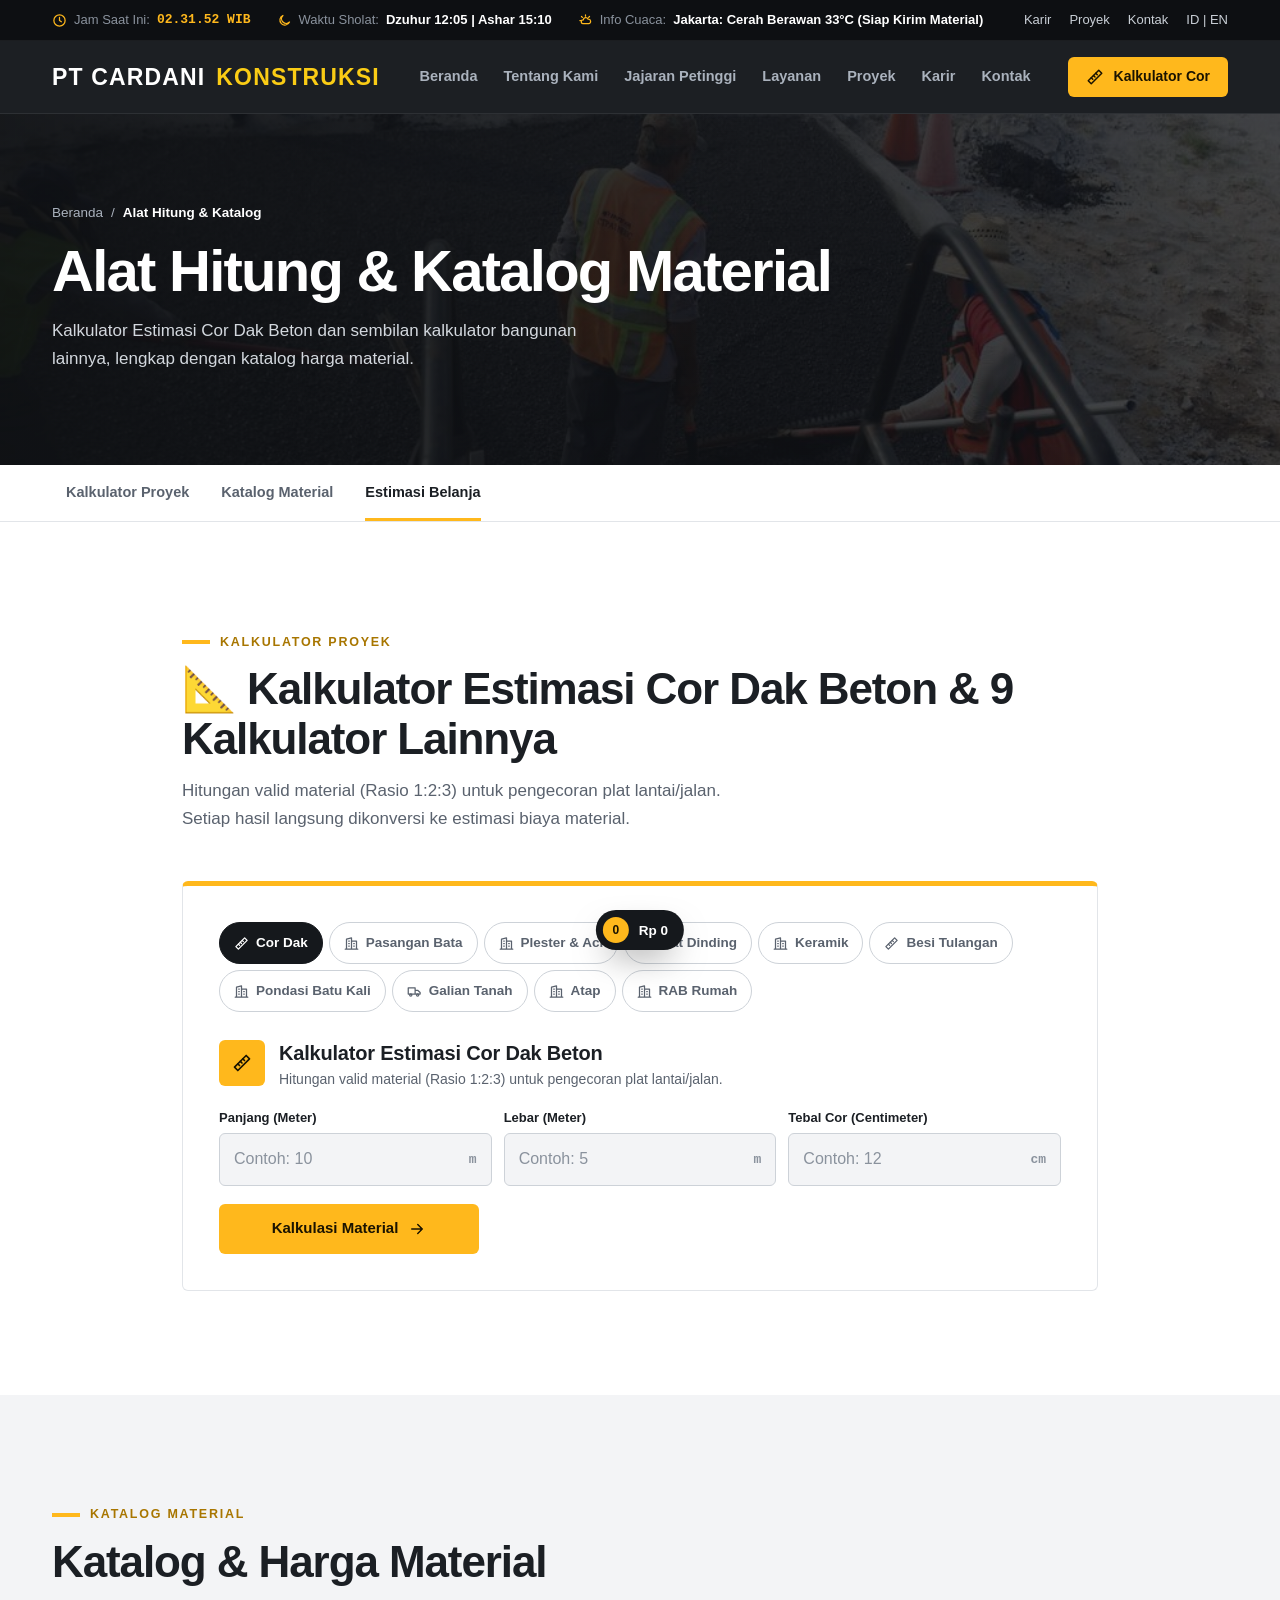
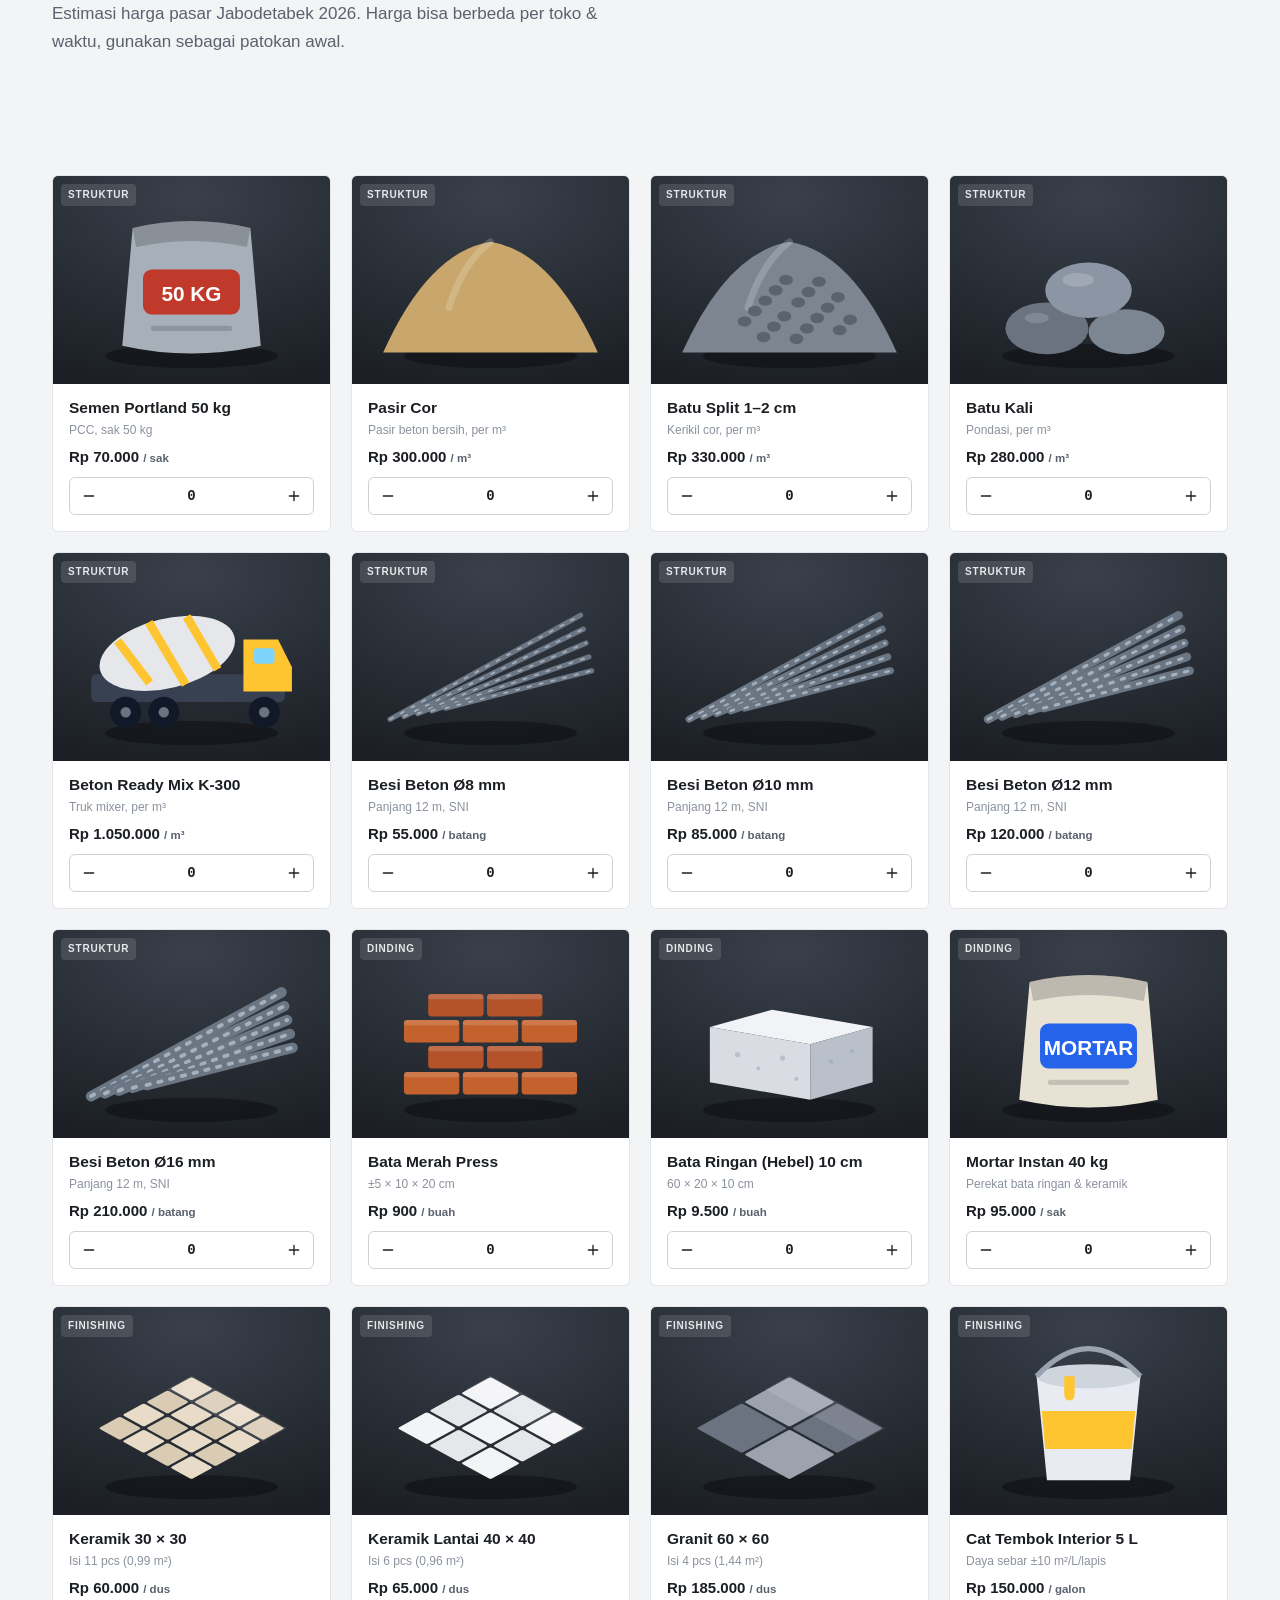
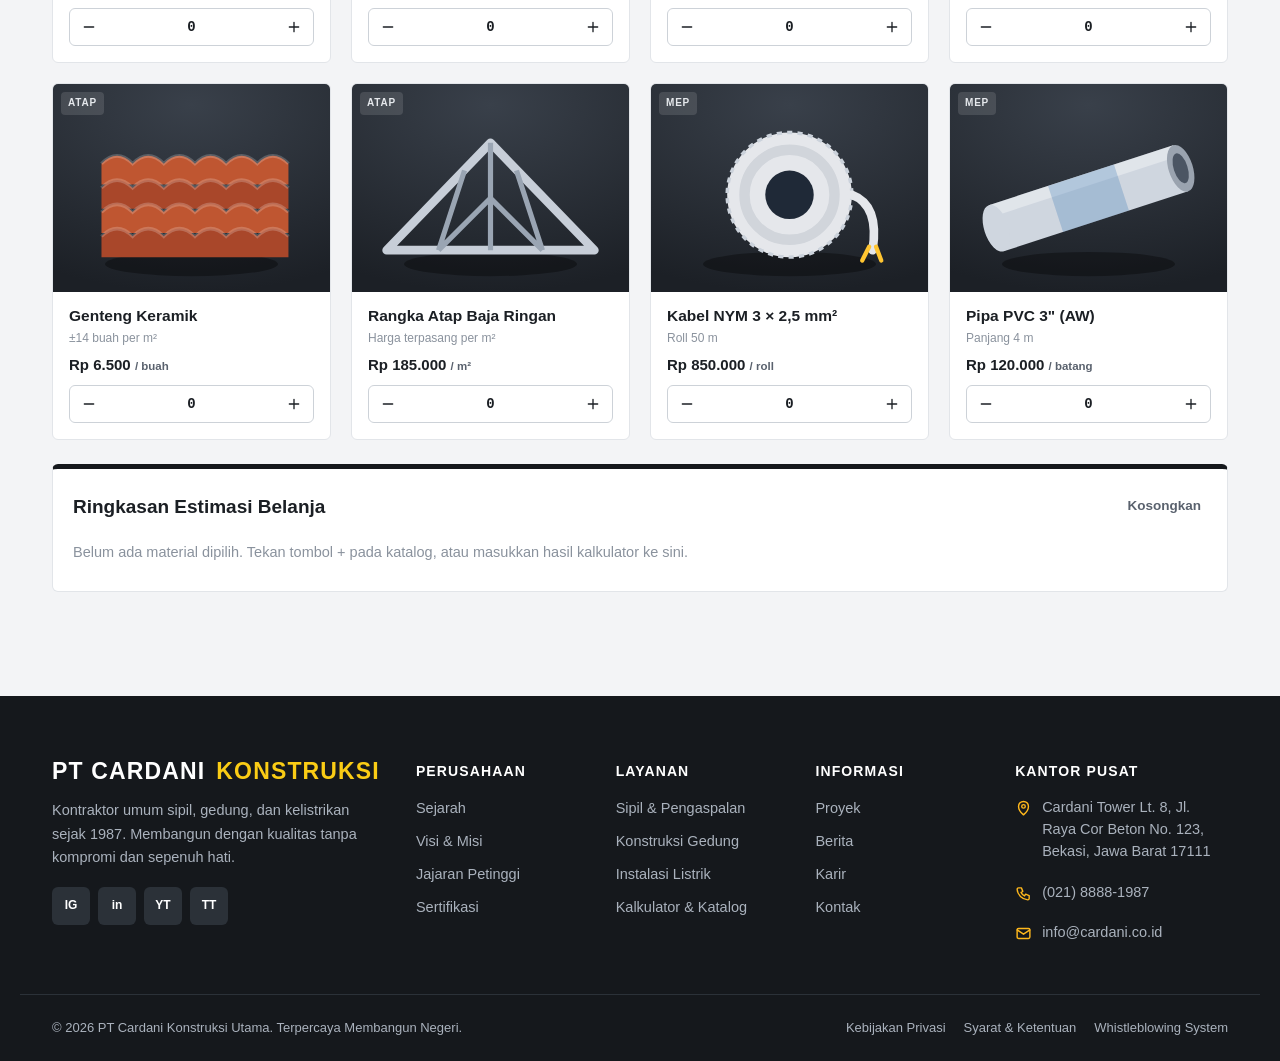
==== alat.html @ 4c5c6a6e "Situs korporat konstruksi multi-halaman + simulasi Cardani Tower - Gaya korporat konstruksi: putih, " ====
<!DOCTYPE html>
<html lang="id">
<head>
    <meta charset="UTF-8">
    <meta name="viewport" content="width=device-width, initial-scale=1.0, viewport-fit=cover">
    <title>Alat Hitung &amp; Katalog — PT Cardani Konstruksi Utama</title>
    <meta name="description" content="10 kalkulator bangunan (cor dak beton, bata, plester, cat, keramik, besi, pondasi, galian, atap, RAB) dan katalog harga material.">
    <meta name="theme-color" content="#15181c">
    <link rel="icon" type="image/png" href="favicon.png">
    
    <link rel="stylesheet" href="style.css">
    <script>document.documentElement.classList.add('js')</script>
</head>
<body data-page="Alat Hitung &amp; Katalog">
<svg width="0" height="0" style="position:absolute" aria-hidden="true"><symbol id="i-clock" viewBox="0 0 24 24"><circle cx="12" cy="12" r="9"/><path d="M12 7v5l3 2"/></symbol><symbol id="i-cloud" viewBox="0 0 24 24"><path d="M12 3v2M5.6 5.6l1.4 1.4M3 12h2M17 7l1.4-1.4"/><path d="M8.5 11a4 4 0 0 1 7.6-1.2A3.5 3.5 0 1 1 17 17H8a3 3 0 0 1 .5-6z"/></symbol><symbol id="i-moon" viewBox="0 0 24 24"><path d="M20 14.5A8 8 0 1 1 9.5 4a6.5 6.5 0 0 0 10.5 10.5z"/></symbol><symbol id="i-check" viewBox="0 0 24 24"><path d="M5 12.5l4.5 4.5L19 7.5"/></symbol><symbol id="i-arrow" viewBox="0 0 24 24"><path d="M5 12h14M13 6l6 6-6 6"/></symbol><symbol id="i-chev" viewBox="0 0 24 24"><path d="M9 6l6 6-6 6"/></symbol><symbol id="i-ruler" viewBox="0 0 24 24"><path d="M3 17L17 3l4 4L7 21z"/><path d="M7 13l2 2M10 10l2 2M13 7l2 2"/></symbol><symbol id="i-truck" viewBox="0 0 24 24"><path d="M2 6h11v10H2zM13 10h4l4 3.5V16h-8"/><circle cx="6" cy="17.5" r="1.8"/><circle cx="17" cy="17.5" r="1.8"/></symbol><symbol id="i-road" viewBox="0 0 24 24"><path d="M8 3L4 21M16 3l4 18M12 4v3M12 10.5v3M12 17v3"/></symbol><symbol id="i-building" viewBox="0 0 24 24"><path d="M4 21V5l8-2v18M12 8h8v13M2 21h20"/><path d="M7.5 8h1M7.5 12h1M7.5 16h1M15.5 12h1M15.5 16h1"/></symbol><symbol id="i-bolt" viewBox="0 0 24 24"><path d="M13 2L4 14h7l-1 8 9-12h-7z"/></symbol><symbol id="i-plus" viewBox="0 0 24 24"><path d="M12 5v14M5 12h14"/></symbol><symbol id="i-minus" viewBox="0 0 24 24"><path d="M5 12h14"/></symbol><symbol id="i-cart" viewBox="0 0 24 24"><path d="M3 4h2l2.4 11h11L21 8H6.2"/><circle cx="9" cy="19.5" r="1.5"/><circle cx="17" cy="19.5" r="1.5"/></symbol><symbol id="i-alert" viewBox="0 0 24 24"><path d="M12 3l10 18H2z"/><path d="M12 10v4M12 17.5v.5"/></symbol><symbol id="i-shield" viewBox="0 0 24 24"><path d="M12 3l8 3v6c0 4.5-3.4 8.3-8 9-4.6-.7-8-4.5-8-9V6z"/><path d="M8.5 12l2.5 2.5 4.5-5"/></symbol><symbol id="i-users" viewBox="0 0 24 24"><circle cx="9" cy="8" r="3.5"/><path d="M2.5 20c.5-3.6 3.2-6 6.5-6s6 2.4 6.5 6"/><path d="M16 4.5a3.5 3.5 0 0 1 0 7M18 14.3c2 .8 3.3 2.8 3.5 5.7"/></symbol><symbol id="i-award" viewBox="0 0 24 24"><circle cx="12" cy="9" r="6"/><path d="M8.5 14L7 22l5-3 5 3-1.5-8"/></symbol><symbol id="i-phone" viewBox="0 0 24 24"><path d="M5 4h4l2 5-2.5 1.5a11 11 0 0 0 5 5L15 13l5 2v4a2 2 0 0 1-2 2A16 16 0 0 1 3 6a2 2 0 0 1 2-2z"/></symbol><symbol id="i-mail" viewBox="0 0 24 24"><rect x="3" y="5" width="18" height="14" rx="2"/><path d="M3 7l9 6 9-6"/></symbol><symbol id="i-pin" viewBox="0 0 24 24"><path d="M12 21s7-6.2 7-12a7 7 0 0 0-14 0c0 5.8 7 12 7 12z"/><circle cx="12" cy="9" r="2.5"/></symbol><symbol id="i-brief" viewBox="0 0 24 24"><rect x="3" y="7" width="18" height="13" rx="2"/><path d="M8 7V5a2 2 0 0 1 2-2h4a2 2 0 0 1 2 2v2M3 13h18"/></symbol><symbol id="i-heart" viewBox="0 0 24 24"><path d="M12 20s-8-4.6-8-10.5A4.5 4.5 0 0 1 12 7a4.5 4.5 0 0 1 8 2.5C20 15.4 12 20 12 20z"/><path d="M7 12h3l1.5-2 2 4 1.5-2h2"/></symbol><symbol id="i-cap" viewBox="0 0 24 24"><path d="M2 9l10-5 10 5-10 5z"/><path d="M6 11v5c3.5 2.5 8.5 2.5 12 0v-5"/></symbol><symbol id="i-coins" viewBox="0 0 24 24"><ellipse cx="9" cy="7" rx="6" ry="3"/><path d="M3 7v5c0 1.7 2.7 3 6 3s6-1.3 6-3V7"/><path d="M9 15v2c0 1.7 2.7 3 6 3s6-1.3 6-3v-5c0-1.7-2.7-3-6-3"/></symbol><symbol id="i-food" viewBox="0 0 24 24"><path d="M5 3v8a3 3 0 0 0 6 0V3M8 3v18M17 3c-2 2-3 5-3 8h3v10"/></symbol><symbol id="i-close" viewBox="0 0 24 24"><path d="M6 6l12 12M18 6L6 18"/></symbol><symbol id="i-helmet" viewBox="0 0 24 24"><path d="M3 17h18M5 17a7 7 0 0 1 14 0"/><path d="M12 10V6M9 7.5V10M15 7.5V10"/></symbol><symbol id="i-cal" viewBox="0 0 24 24"><rect x="3" y="5" width="18" height="16" rx="2"/><path d="M3 10h18M8 3v4M16 3v4"/></symbol></svg>

    <!-- DASHBOARD MANDOR -->
    <div class="topbar" id="dashboard">
        <div class="container topbar__inner">
            <div class="topbar__info" aria-label="Dashboard Mandor">
                <div class="tb-item"><svg class="ico" aria-hidden="true"><use href="#i-clock"/></svg><span>Jam Saat Ini:</span><b id="clock">Memuat...</b></div>
                <div class="tb-item"><svg class="ico" aria-hidden="true"><use href="#i-moon"/></svg><span>Waktu Sholat:</span><b>Dzuhur 12:05 | Ashar 15:10</b></div>
                <div class="tb-item tb-item--weather"><svg class="ico" aria-hidden="true"><use href="#i-cloud"/></svg><span>Info Cuaca:</span><span class="tb-ticker"><b id="weather-ticker">Memuat data BMKG...</b></span></div>
            </div>
            <div class="topbar__links">
                <a href="karir.html">Karir</a><a href="proyek.html">Proyek</a><a href="kontak.html">Kontak</a><span>ID | EN</span>
            </div>
        </div>
    </div>

    <header class="header" id="header">
        <div class="container header__inner">
            <a href="index.html" class="logo" aria-label="PT Cardani Konstruksi Utama, ke beranda">PT CARDANI <span>KONSTRUKSI</span></a>
            <nav class="nav" aria-label="Navigasi utama"><a href="index.html">Beranda</a><a href="tentang.html">Tentang Kami</a><a href="tentang.html#manajemen">Jajaran Petinggi</a><a href="index.html#layanan">Layanan</a><a href="proyek.html">Proyek</a><a href="karir.html">Karir</a><a href="kontak.html">Kontak</a></nav>
            <a href="alat.html#kalkulator" class="btn btn--primary btn--sm header__cta anim-pulse-custom"><svg class="ico" aria-hidden="true"><use href="#i-ruler"/></svg>Kalkulator Cor</a>
            <button class="burger" id="burger" aria-label="Buka menu" aria-expanded="false" aria-controls="drawer"><span></span><span></span><span></span></button>
        </div>
    </header>

    <div class="drawer" id="drawer" aria-hidden="true">
        <div class="drawer__backdrop" data-close></div>
        <div class="drawer__panel" role="dialog" aria-label="Menu navigasi">
            <div class="drawer__head"><a href="index.html" class="logo" aria-label="PT Cardani Konstruksi Utama, ke beranda">PT CARDANI <span>KONSTRUKSI</span></a><button class="drawer__close" data-close aria-label="Tutup menu"><svg class="ico" aria-hidden="true"><use href="#i-close"/></svg></button></div>
            <nav class="drawer__nav"><a href="index.html">Beranda<svg class="ico" aria-hidden="true"><use href="#i-chev"/></svg></a><a href="tentang.html">Tentang Kami<svg class="ico" aria-hidden="true"><use href="#i-chev"/></svg></a><a href="tentang.html#manajemen">Jajaran Petinggi<svg class="ico" aria-hidden="true"><use href="#i-chev"/></svg></a><a href="index.html#layanan">Layanan<svg class="ico" aria-hidden="true"><use href="#i-chev"/></svg></a><a href="proyek.html">Proyek<svg class="ico" aria-hidden="true"><use href="#i-chev"/></svg></a><a href="karir.html">Karir<svg class="ico" aria-hidden="true"><use href="#i-chev"/></svg></a><a href="kontak.html">Kontak<svg class="ico" aria-hidden="true"><use href="#i-chev"/></svg></a><a href="alat.html#katalog">Katalog Material<svg class="ico" aria-hidden="true"><use href="#i-chev"/></svg></a></nav>
            <div class="drawer__foot">
                <a href="alat.html#kalkulator" class="btn btn--primary"><svg class="ico" aria-hidden="true"><use href="#i-ruler"/></svg>Kalkulator Cor</a>
                <span><svg class="ico" aria-hidden="true"><use href="#i-phone"/></svg> (021) 8888-1987 · info@cardani.co.id</span>
            </div>
        </div>
    </div>

    <section class="page-hero">
        <div class="page-hero__bg"><img src="aspal.jpg" alt="" style="object-position:50% 60%"></div>
        <div class="container page-hero__inner">
            <nav class="crumbs" aria-label="Breadcrumb" data-intro style="--i:0"><a href="index.html">Beranda</a><span>/</span><span aria-current="page">Alat Hitung &amp; Katalog</span></nav>
            <h1 data-intro style="--i:1">Alat Hitung &amp; Katalog Material</h1>
            <p data-intro style="--i:2">Kalkulator Estimasi Cor Dak Beton dan sembilan kalkulator bangunan lainnya, lengkap dengan katalog harga material.</p>
        </div>
    </section>
<div class="subnav"><div class="container subnav__inner" id="subnav"><a href="#kalkulator">Kalkulator Proyek</a><a href="#katalog">Katalog Material</a><a href="#cart">Estimasi Belanja</a></div></div>
    <main>
    <section class="section" id="kalkulator">
        <div class="container" style="max-width:980px">
            <div class="sec-head" data-reveal><p class="overline">Kalkulator Proyek</p><h2 class="h-section">📐 Kalkulator Estimasi Cor Dak Beton &amp; 9 Kalkulator Lainnya</h2><p class="lead">Hitungan valid material (Rasio 1:2:3) untuk pengecoran plat lantai/jalan. Setiap hasil langsung dikonversi ke estimasi biaya material.</p></div>
            <div class="calc" data-reveal>
                <div class="tabs" id="calcTabs" role="tablist" aria-label="Pilih kalkulator"></div>
                <div class="calc__panel" id="calcPanel" role="tabpanel"></div>
            </div>
        </div>
    </section>
    <section class="section section--gray" id="katalog">
        <div class="container">
            <div class="sec-head" data-reveal><p class="overline">Katalog Material</p><h2 class="h-section">Katalog &amp; Harga Material</h2><p class="lead">Estimasi harga pasar Jabodetabek 2026. Harga bisa berbeda per toko &amp; waktu, gunakan sebagai patokan awal.</p></div>
            <div class="tabs" id="catFilters" data-reveal></div>
            <div class="catalog" id="catalog"></div>
            <div class="cart" id="cart" data-reveal>
                <div class="cart__head"><h3>Ringkasan Estimasi Belanja</h3><button class="link-btn" id="cartReset" type="button">Kosongkan</button></div>
                <div id="cartBody"></div>
            </div>
        </div>
        <a href="#cart" class="cart-pill" id="cartPill" aria-label="Lihat ringkasan belanja"><span class="cart-pill__count" id="cartCount">0</span><span id="cartPillTotal">Rp 0</span></a>
    </section>
    </main>

    <footer class="footer">
        <div class="container footer__top">
            <div class="footer__about">
                <a href="index.html" class="logo" aria-label="PT Cardani Konstruksi Utama, ke beranda">PT CARDANI <span>KONSTRUKSI</span></a>
                <p>Kontraktor umum sipil, gedung, dan kelistrikan sejak 1987. Membangun dengan kualitas tanpa kompromi dan sepenuh hati.</p>
                <div class="footer__social" aria-label="Media sosial">
                    <a href="#" aria-label="Instagram">IG</a><a href="#" aria-label="LinkedIn">in</a><a href="#" aria-label="YouTube">YT</a><a href="#" aria-label="TikTok">TT</a>
                </div>
            </div>
            <div class="footer__col">
                <h4>Perusahaan</h4>
                <ul><li><a href="tentang.html#sejarah">Sejarah</a></li><li><a href="tentang.html#visi-misi">Visi &amp; Misi</a></li><li><a href="tentang.html#manajemen">Jajaran Petinggi</a></li><li><a href="tentang.html#sertifikasi">Sertifikasi</a></li></ul>
            </div>
            <div class="footer__col">
                <h4>Layanan</h4>
                <ul><li><a href="index.html#layanan">Sipil &amp; Pengaspalan</a></li><li><a href="index.html#layanan">Konstruksi Gedung</a></li><li><a href="index.html#layanan">Instalasi Listrik</a></li><li><a href="alat.html">Kalkulator &amp; Katalog</a></li></ul>
            </div>
            <div class="footer__col">
                <h4>Informasi</h4>
                <ul><li><a href="proyek.html">Proyek</a></li><li><a href="index.html#berita">Berita</a></li><li><a href="karir.html">Karir</a></li><li><a href="kontak.html">Kontak</a></li></ul>
            </div>
            <div class="footer__col footer__contact">
                <h4>Kantor Pusat</h4>
                <ul>
                    <li><svg class="ico" aria-hidden="true"><use href="#i-pin"/></svg><span>Cardani Tower Lt. 8, Jl. Raya Cor Beton No. 123, Bekasi, Jawa Barat 17111</span></li>
                    <li><svg class="ico" aria-hidden="true"><use href="#i-phone"/></svg><span>(021) 8888-1987</span></li>
                    <li><svg class="ico" aria-hidden="true"><use href="#i-mail"/></svg><span>info@cardani.co.id</span></li>
                </ul>
            </div>
        </div>
        <div class="container footer__bottom">
            <p>&copy; 2026 PT Cardani Konstruksi Utama. Terpercaya Membangun Negeri.</p>
            <div class="footer__legal"><a href="#">Kebijakan Privasi</a><a href="#">Syarat &amp; Ketentuan</a><a href="#">Whistleblowing System</a></div>
        </div>
    </footer>

    <script src="script.js"></script>
</body>
</html>
---- style.css ----
/* =========================================================
   PT Cardani Konstruksi Utama — Situs Korporat
   Putih bersih, abu beton, arang & kuning alat berat.
   ========================================================= */
:root {
    --ink: #15181c;
    --steel: #20252b;
    --steel-2: #2b3138;
    --text: #1b1f24;
    --muted: #5a626e;
    --dim: #8a929d;
    --line: #e2e5e9;
    --line-2: #cdd2d8;
    --bg: #ffffff;
    --bg-2: #f3f4f6;
    --bg-3: #e9ebee;
    --yellow: #ffb81c;
    --yellow-2: #ffc84a;
    --yellow-deep: #a87600;
    --yellow-ink: #1a1300;
    --green: #1f9d55;
    --red: #d1453b;
    --sans: -apple-system, BlinkMacSystemFont, "Segoe UI", Roboto, "Helvetica Neue", Arial, sans-serif;
    --mono: ui-monospace, "SF Mono", Menlo, Consolas, monospace;
    --ease: cubic-bezier(.22, 1, .36, 1);
    --r: 6px;
    --header-h: 72px;
    --gutter: 16px;

    /* variabel yang dipakai kalkulator & katalog */
    --fg: var(--text); --surface: var(--bg-2); --surface-2: #fff; --accent: var(--yellow-deep); --accent-fill: var(--yellow);
}
@media (min-width: 768px) { :root { --gutter: 32px; } }
@media (max-width: 1099px) { :root { --header-h: 64px; } }

@view-transition { navigation: auto; }
::view-transition-old(root) { animation: vtOut .35s var(--ease) both; }
::view-transition-new(root) { animation: vtIn .55s var(--ease) both; }
@keyframes vtOut { to { opacity: 0; transform: translateY(-12px); } }
@keyframes vtIn { from { opacity: 0; transform: translateY(18px); } }

*, *::before, *::after { box-sizing: border-box; }
html { overflow-x: hidden; scroll-behavior: smooth; scroll-padding-top: calc(var(--header-h) + 56px); -webkit-text-size-adjust: 100%; }
body { margin: 0; background: var(--bg); color: var(--text); font: 16px/1.65 var(--sans); -webkit-font-smoothing: antialiased; overflow-x: clip; -webkit-tap-highlight-color: transparent; }
img { max-width: 100%; display: block; }
a { color: inherit; text-decoration: none; }
h1, h2, h3, h4, p, figure, blockquote { margin: 0; }
ul, ol { margin: 0; padding: 0; list-style: none; }
button, input, select, textarea { font: inherit; color: inherit; }
::selection { background: var(--yellow); color: var(--yellow-ink); }
:focus-visible { outline: 3px solid var(--yellow); outline-offset: 2px; border-radius: 3px; }
.ico { width: 20px; height: 20px; fill: none; stroke: currentColor; stroke-width: 2; stroke-linecap: round; stroke-linejoin: round; flex: none; }
.hidden { display: none !important; }
.container { width: 100%; max-width: 1240px; margin: 0 auto; padding: 0 var(--gutter); }
.sr-only { position: absolute; width: 1px; height: 1px; overflow: hidden; clip: rect(0 0 0 0); white-space: nowrap; }

/* ---------- Tipografi ---------- */
.overline { display: inline-flex; align-items: center; gap: 10px; font-size: 12.5px; font-weight: 800; letter-spacing: .14em; text-transform: uppercase; color: var(--yellow-deep); }
.overline::before { content: ""; width: 28px; height: 4px; background: var(--yellow); }
.on-dark .overline, .section--dark .overline { color: var(--yellow); }
.h-section { font-size: clamp(28px, 6.6vw, 44px); line-height: 1.12; font-weight: 800; letter-spacing: -.025em; margin-top: 12px; }
.lead { font-size: 17px; color: var(--muted); max-width: 62ch; margin-top: 14px; }
.section--dark .lead { color: #aab2bd; }
.sec-head { margin-bottom: 36px; }
.sec-head--row { display: flex; flex-wrap: wrap; align-items: flex-end; justify-content: space-between; gap: 18px; }
@media (min-width: 768px) { .sec-head { margin-bottom: 48px; } }

/* ---------- Tombol ---------- */
.btn {
    display: inline-flex; align-items: center; justify-content: center; gap: 10px;
    min-height: 50px; padding: 0 24px; border-radius: var(--r); border: 2px solid transparent;
    font-size: 15px; font-weight: 700; cursor: pointer; white-space: nowrap;
    transition: background-color .25s, color .25s, border-color .25s, transform .3s var(--ease), box-shadow .3s var(--ease);
}
.btn .ico { width: 18px; height: 18px; transition: transform .35s var(--ease); }
.btn:hover .ico { transform: translateX(4px); }
.btn:active { transform: scale(.97); }
.btn--primary { background: var(--yellow); color: var(--yellow-ink); }
.btn--primary:hover { background: var(--yellow-2); box-shadow: 0 10px 24px -10px rgba(255,184,28,.7); transform: translateY(-2px); }
.btn--dark { background: var(--ink); color: #fff; }
.btn--dark:hover { background: var(--steel-2); transform: translateY(-2px); }
.btn--outline { border-color: var(--line-2); color: var(--text); background: #fff; }
.btn--outline:hover { border-color: var(--text); transform: translateY(-2px); }
.btn--light { border-color: rgba(255,255,255,.5); color: #fff; }
.btn--light:hover { background: #fff; color: var(--ink); border-color: #fff; }
.btn--ghost { border-color: var(--line-2); color: var(--text); background: transparent; }
.btn--ghost:hover { border-color: var(--text); }
.btn--sm { min-height: 40px; padding: 0 16px; font-size: 14px; }
.btn--block { width: 100%; }
@media (min-width: 768px) { .btn--block { width: auto; min-width: 260px; } }
.link-arrow { display: inline-flex; align-items: center; gap: 8px; font-weight: 700; font-size: 15px; color: var(--text); border-bottom: 2px solid var(--yellow); padding-bottom: 2px; transition: gap .3s var(--ease); }
.link-arrow:hover { gap: 14px; }
.link-arrow .ico { width: 16px; height: 16px; }
.section--dark .link-arrow { color: #fff; }

/* ---------- Topbar (Dashboard Mandor) ---------- */
.topbar { background: var(--ink); color: #c9cfd6; font-size: 13px; }
.topbar__inner { display: flex; align-items: center; gap: 18px; min-height: 40px; }
.topbar__info { display: grid; grid-template-columns: auto 1fr; gap: 4px 16px; flex: 1; min-width: 0; padding: 8px 0; }
.tb-item { display: flex; align-items: center; gap: 7px; min-width: 0; }
.tb-item .ico { width: 15px; height: 15px; color: var(--yellow); }
.tb-item b { color: #fff; font-weight: 600; white-space: nowrap; overflow: hidden; text-overflow: ellipsis; min-width: 0; }
.tb-item span { color: #8a929d; white-space: nowrap; }
@media (max-width: 899px) { .tb-item > span:not(.tb-ticker) { display: none; } .topbar__info { grid-template-columns: auto 1fr; } }
.tb-item--weather { grid-column: 1 / -1; overflow: hidden; }
#clock { font-family: var(--mono); color: var(--yellow); font-variant-numeric: tabular-nums; font-weight: 600; }
.tb-ticker { display: block; overflow: hidden; min-width: 0; }
#weather-ticker { display: block; white-space: nowrap; overflow: hidden; text-overflow: ellipsis; transition: opacity .3s, transform .4s var(--ease); }
#weather-ticker.is-out { opacity: 0; transform: translateY(-100%); }
#weather-ticker.is-in { opacity: 0; transform: translateY(100%); transition: none; }
.topbar__links { display: none; gap: 18px; }
.topbar__links a { color: #c9cfd6; transition: color .2s; }
.topbar__links a:hover { color: var(--yellow); }
@media (min-width: 900px) {
    .topbar__info { display: flex; gap: 26px; padding: 0; }
    .tb-item--weather { flex: 1; }
    .topbar__links { display: flex; }
}

/* ---------- Header & navigasi ---------- */
.header { position: sticky; top: 0; z-index: 60; background: rgba(255,255,255,.96); -webkit-backdrop-filter: blur(10px); backdrop-filter: blur(10px); border-bottom: 1px solid var(--line); transition: box-shadow .3s; }
.header.is-scrolled { box-shadow: 0 8px 24px -16px rgba(21,24,28,.35); }
.header__inner { height: var(--header-h); display: flex; align-items: center; gap: 24px; }
.logo { display: flex; align-items: center; gap: 11px; flex: none; }
.logo__mark { width: 40px; height: 40px; border-radius: 5px; background: var(--yellow); color: var(--yellow-ink); display: grid; place-items: center; transition: transform .5s var(--ease); }
.logo__mark svg { width: 26px; height: 26px; fill: none; stroke: currentColor; stroke-width: 2.4; stroke-linejoin: round; stroke-linecap: round; }
.logo:hover .logo__mark { transform: rotate(-8deg); }
.logo__text { display: flex; flex-direction: column; line-height: 1.05; }
.logo__text b { font-size: 19px; font-weight: 900; letter-spacing: .04em; }
.logo__text small { font-size: 10.5px; font-weight: 700; letter-spacing: .16em; color: var(--muted); margin-top: 3px; }
.nav { display: none; margin-left: auto; height: 100%; }
.nav a { position: relative; display: flex; align-items: center; height: 100%; padding: 0 13px; font-size: 14.5px; font-weight: 650; color: var(--muted); transition: color .2s; }
.nav a::after { content: ""; position: absolute; left: 13px; right: 13px; bottom: -1px; height: 3px; background: var(--yellow); transform: scaleX(0); transform-origin: left; transition: transform .4s var(--ease); }
.nav a:hover { color: var(--text); }
.nav a:hover::after { transform: scaleX(1); }
.nav a[aria-current="page"] { color: var(--text); }
.nav a[aria-current="page"]::after { transform: scaleX(1); }
.header__cta { display: none; }
.burger { margin-left: auto; width: 44px; height: 44px; border-radius: var(--r); border: 1px solid var(--line-2); background: #fff; display: grid; place-content: center; gap: 5px; cursor: pointer; }
.burger span { display: block; width: 20px; height: 2px; background: var(--text); border-radius: 2px; transition: transform .4s var(--ease), opacity .2s; }
.burger[aria-expanded="true"] span:nth-child(1) { transform: translateY(7px) rotate(45deg); }
.burger[aria-expanded="true"] span:nth-child(2) { opacity: 0; }
.burger[aria-expanded="true"] span:nth-child(3) { transform: translateY(-7px) rotate(-45deg); }
@media (min-width: 1100px) {
    .nav { display: flex; }
    .header__cta { display: inline-flex; }
    .burger { display: none; }
}

.drawer { position: fixed; inset: 0; z-index: 80; overflow: hidden; visibility: hidden; transition: visibility 0s .45s; }
.drawer.is-open { visibility: visible; transition: none; }
.drawer__backdrop { position: absolute; inset: 0; background: rgba(21,24,28,.5); opacity: 0; transition: opacity .4s; }
.drawer.is-open .drawer__backdrop { opacity: 1; }
.drawer__panel {
    position: absolute; top: 0; right: 0; bottom: 0; width: min(88vw, 380px); background: #fff;
    display: flex; flex-direction: column; overflow-y: auto;
    transform: translateX(100%); transition: transform .45s var(--ease);
}
.drawer.is-open .drawer__panel { transform: none; }
.drawer__head { display: flex; align-items: center; justify-content: space-between; height: var(--header-h); padding: 0 20px; border-bottom: 1px solid var(--line); }
.drawer__close { width: 40px; height: 40px; border: 0; background: var(--bg-2); border-radius: var(--r); display: grid; place-items: center; cursor: pointer; }
.drawer__nav { padding: 8px 20px; }
.drawer__nav a { display: flex; align-items: center; justify-content: space-between; padding: 15px 0; border-bottom: 1px solid var(--line); font-size: 17px; font-weight: 700; opacity: 0; transform: translateX(16px); transition: opacity .35s, transform .45s var(--ease), color .2s; }
.drawer__nav a .ico { width: 18px; height: 18px; color: var(--dim); }
.drawer__nav a[aria-current="page"] { color: var(--yellow-deep); }
.drawer__nav a[aria-current="page"] .ico { color: var(--yellow-deep); }
.drawer.is-open .drawer__nav a { opacity: 1; transform: none; }
.drawer.is-open .drawer__nav a:nth-child(2) { transition-delay: .04s; } .drawer.is-open .drawer__nav a:nth-child(3) { transition-delay: .08s; }
.drawer.is-open .drawer__nav a:nth-child(4) { transition-delay: .12s; } .drawer.is-open .drawer__nav a:nth-child(5) { transition-delay: .16s; }
.drawer.is-open .drawer__nav a:nth-child(6) { transition-delay: .2s; }
.drawer__foot { margin-top: auto; padding: 20px; background: var(--bg-2); font-size: 14px; color: var(--muted); display: grid; gap: 12px; }
.drawer__foot .btn { width: 100%; }

/* ---------- Hero beranda ---------- */
.hero { position: relative; color: #fff; background: var(--ink); overflow: hidden; }
.hero__bg { position: absolute; inset: 0; }
.hero__bg img { width: 100%; height: 100%; object-fit: cover; transform: scale(1.12); animation: kenburns 18s ease-out forwards; }
@keyframes kenburns { to { transform: scale(1); } }
.hero::after { content: ""; position: absolute; inset: 0; background: linear-gradient(90deg, rgba(15,17,20,.92) 0%, rgba(15,17,20,.75) 45%, rgba(15,17,20,.35) 100%), linear-gradient(0deg, rgba(15,17,20,.7), transparent 40%); }
.hero__inner { position: relative; z-index: 1; padding-top: 56px; padding-bottom: 116px; }
.hero h1 { font-size: clamp(36px, 9.6vw, 68px); line-height: 1.05; font-weight: 850; letter-spacing: -.03em; max-width: 15ch; margin-top: 16px; }
.hero h1 span { color: var(--yellow); }
.hero p.lead { color: #d3d8de; max-width: 52ch; margin-top: 18px; font-size: 17.5px; }
.hero__actions { display: flex; flex-wrap: wrap; gap: 12px; margin-top: 28px; }
@media (min-width: 900px) { .hero__inner { padding-top: 120px; padding-bottom: 170px; } }

/* ---------- Statistik ---------- */
.stats-band { position: relative; z-index: 2; margin-top: -72px; }
.stats-grid { display: grid; grid-template-columns: 1fr 1fr; background: #fff; border-radius: var(--r); box-shadow: 0 24px 50px -24px rgba(21,24,28,.35); overflow: hidden; border-top: 5px solid var(--yellow); }
.stat-box { padding: 22px 18px; border-right: 1px solid var(--line); border-bottom: 1px solid var(--line); }
.stat-box:nth-child(2n) { border-right: 0; }
.stat-box:nth-child(n+3) { border-bottom: 0; }
.stat-box strong { display: block; font-size: clamp(28px, 7.6vw, 44px); font-weight: 850; letter-spacing: -.03em; line-height: 1; font-variant-numeric: tabular-nums; }
.stat-box strong small { font-size: .55em; color: var(--yellow-deep); margin-left: 2px; }
.stat-box > span { display: block; margin-top: 8px; font-size: 13.5px; color: var(--muted); font-weight: 600; line-height: 1.35; }
@media (min-width: 900px) {
    .stats-grid { grid-template-columns: repeat(4, 1fr); }
    .stat-box { padding: 30px 28px; border-bottom: 0; }
    .stat-box:nth-child(2n) { border-right: 1px solid var(--line); }
    .stat-box:last-child { border-right: 0; }
}

/* ---------- Section ---------- */
.section { padding: 72px 0; }
.section--gray { background: var(--bg-2); }
.section--dark { background: var(--ink); color: #fff; }
@media (min-width: 900px) { .section { padding: 104px 0; } }

/* ---------- Sambutan direktur ---------- */
.director { display: grid; gap: 40px; align-items: center; }
.director__media { position: relative; max-width: 420px; width: 100%; margin: 0 auto; }
.director__media::before { content: ""; position: absolute; inset: 22px -14px -14px 22px; background: var(--yellow); border-radius: var(--r); }
.director__photo { position: relative; aspect-ratio: 4 / 5; overflow: hidden; border-radius: var(--r); background: var(--bg-3); }
.director__photo img { width: 100%; height: 100%; object-fit: cover; object-position: 50% 12%; transition: transform 1.2s var(--ease); }
.director__media:hover .director__photo img { transform: scale(1.04); }
.director__badge { position: absolute; left: -8px; bottom: 26px; background: var(--ink); color: #fff; padding: 12px 16px; border-radius: var(--r); box-shadow: 0 14px 30px -12px rgba(0,0,0,.5); }
.director__badge b { display: block; font-size: 15px; }
.director__badge span { font-size: 12px; color: #aab2bd; }
.director__quote { font-size: clamp(24px, 5.6vw, 34px); font-weight: 800; letter-spacing: -.02em; line-height: 1.2; margin-top: 14px; }
.director__quote::before { content: "“"; display: block; font-size: 72px; line-height: .6; color: var(--yellow); margin-bottom: 14px; }
.director p.body { color: var(--muted); margin-top: 18px; }
.director__sign { display: flex; align-items: center; gap: 14px; margin-top: 26px; padding-top: 22px; border-top: 1px solid var(--line); }
.director__sign b { display: block; font-size: 18px; }
.director__sign span { font-size: 14px; color: var(--yellow-deep); font-weight: 700; }
@media (min-width: 900px) { .director { grid-template-columns: 5fr 7fr; gap: 80px; } .director__media { margin: 0; } }

/* ---------- Layanan ---------- */
.services { display: grid; gap: 18px; }
@media (min-width: 800px) { .services { grid-template-columns: repeat(3, 1fr); gap: 24px; } }
.service { position: relative; display: flex; flex-direction: column; background: #fff; border-radius: var(--r); overflow: hidden; border: 1px solid var(--line); transition: transform .45s var(--ease), box-shadow .45s var(--ease); }
.service:hover { transform: translateY(-6px); box-shadow: 0 26px 50px -28px rgba(21,24,28,.45); }
.service__img { aspect-ratio: 16 / 10; overflow: hidden; background: var(--bg-3); }
.service__img img { width: 100%; height: 100%; object-fit: cover; transition: transform .9s var(--ease); }
.service:hover .service__img img { transform: scale(1.07); }
.service__body { position: relative; padding: 28px 22px 24px; display: flex; flex-direction: column; gap: 10px; flex: 1; }
.service__icon { position: absolute; top: -26px; left: 22px; width: 52px; height: 52px; border-radius: var(--r); background: var(--yellow); color: var(--yellow-ink); display: grid; place-items: center; box-shadow: 0 10px 20px -8px rgba(168,118,0,.6); transition: transform .5s var(--ease); }
.service:hover .service__icon { transform: rotate(-8deg) scale(1.05); }
.service h3 { font-size: 21px; font-weight: 800; letter-spacing: -.01em; margin-top: 10px; }
.service p { color: var(--muted); font-size: 15px; }
.service ul { display: grid; gap: 6px; margin-top: 4px; }
.service li { display: flex; gap: 8px; font-size: 14px; color: var(--text); }
.service li .ico { width: 16px; height: 16px; color: var(--yellow-deep); margin-top: 3px; }

/* ---------- Proyek ---------- */
.projects { display: grid; gap: 18px; }
@media (min-width: 700px) { .projects { grid-template-columns: repeat(2, 1fr); } }
@media (min-width: 1050px) { .projects { grid-template-columns: repeat(3, 1fr); gap: 24px; } }
.project { position: relative; display: flex; flex-direction: column; background: #fff; border: 1px solid var(--line); border-radius: var(--r); overflow: hidden; transition: transform .45s var(--ease), box-shadow .45s var(--ease); }
.project:hover { transform: translateY(-6px); box-shadow: 0 26px 50px -28px rgba(21,24,28,.45); }
.project.is-hide { display: none; }
.project.is-pop { animation: popIn .55s var(--ease) both; animation-delay: var(--d, 0s); }
@keyframes popIn { from { opacity: 0; transform: translateY(14px); } to { opacity: 1; transform: none; } }
.project__img { position: relative; aspect-ratio: 16 / 10; overflow: hidden; background: var(--bg-3); }
.project__img img { width: 100%; height: 100%; object-fit: cover; transition: transform .9s var(--ease); }
.project:hover .project__img img { transform: scale(1.07); }
.project__cat { position: absolute; top: 12px; left: 12px; padding: 5px 10px; border-radius: 4px; background: var(--ink); color: #fff; font-size: 11.5px; font-weight: 700; letter-spacing: .06em; text-transform: uppercase; }
.badge { display: inline-flex; align-items: center; gap: 6px; padding: 4px 10px; border-radius: 99px; font-size: 12px; font-weight: 700; }
.badge::before { content: ""; width: 7px; height: 7px; border-radius: 50%; background: currentColor; }
.badge--done { background: #e6f5ec; color: var(--green); }
.badge--run { background: #fff4d6; color: var(--yellow-deep); }
.project__status { position: absolute; top: 12px; right: 12px; }
.project__body { padding: 20px 20px 22px; display: flex; flex-direction: column; gap: 10px; flex: 1; }
.project h3 { font-size: 18.5px; font-weight: 800; line-height: 1.3; letter-spacing: -.01em; }
.project__meta { display: grid; grid-template-columns: 1fr 1fr; gap: 10px 14px; margin-top: auto; padding-top: 14px; border-top: 1px solid var(--line); }
.project__meta div span { display: block; font-size: 11.5px; color: var(--dim); font-weight: 700; text-transform: uppercase; letter-spacing: .08em; }
.project__meta div b { font-size: 14.5px; font-weight: 700; }
.progress-line { margin-top: 4px; }
.progress-line__head { display: flex; justify-content: space-between; font-size: 13px; font-weight: 700; color: var(--muted); margin-bottom: 6px; }
.progress-line__track { height: 6px; border-radius: 6px; background: var(--bg-3); overflow: hidden; }
.progress-line__bar { height: 100%; background: var(--yellow); border-radius: 6px; transform-origin: left; transform: scaleX(0); transition: transform 1.6s var(--ease) .3s; }
.is-in .progress-line__bar, .project.is-pop .progress-line__bar { transform: scaleX(var(--p)); }

/* ---------- Sertifikasi ---------- */
.certs-strip { display: grid; grid-template-columns: repeat(2, 1fr); gap: 12px; }
@media (min-width: 700px) { .certs-strip { grid-template-columns: repeat(3, 1fr); } }
@media (min-width: 1050px) { .certs-strip { grid-template-columns: repeat(6, 1fr); } }
.cert { display: flex; flex-direction: column; align-items: center; text-align: center; gap: 10px; padding: 22px 12px; border-radius: var(--r); background: #fff; border: 1px solid var(--line); transition: transform .4s var(--ease), border-color .3s; }
.cert:hover { transform: translateY(-4px); border-color: var(--yellow); }
.cert__seal { width: 64px; height: 64px; border-radius: 50%; display: grid; place-items: center; border: 3px double var(--yellow-deep); color: var(--yellow-deep); font-weight: 900; font-size: 13px; letter-spacing: .02em; line-height: 1.05; background: #fffaf0; }
.cert b { font-size: 14px; line-height: 1.3; }
.cert span { font-size: 12.5px; color: var(--muted); line-height: 1.35; }

/* ---------- Berita ---------- */
.news { display: grid; gap: 18px; }
@media (min-width: 800px) { .news { grid-template-columns: repeat(3, 1fr); gap: 24px; } }
.news-card { display: flex; flex-direction: column; gap: 12px; padding: 24px; border-radius: var(--r); background: #fff; border: 1px solid var(--line); border-top: 4px solid var(--ink); transition: transform .45s var(--ease), box-shadow .45s var(--ease), border-top-color .3s; }
.news-card:hover { transform: translateY(-5px); box-shadow: 0 24px 44px -26px rgba(21,24,28,.45); border-top-color: var(--yellow); }
.news-card__meta { display: flex; gap: 10px; align-items: center; font-size: 13px; color: var(--dim); font-weight: 600; }
.news-card__meta b { color: var(--yellow-deep); text-transform: uppercase; letter-spacing: .08em; font-size: 11.5px; }
.news-card h3 { font-size: 19px; line-height: 1.3; font-weight: 800; letter-spacing: -.01em; }
.news-card p { color: var(--muted); font-size: 15px; }
.news-card .link-arrow { margin-top: auto; align-self: flex-start; font-size: 14px; }

/* ---------- CTA band ---------- */
.cta-band { background: var(--yellow); color: var(--yellow-ink); position: relative; overflow: hidden; }
.cta-band::before { content: ""; position: absolute; right: -60px; top: -60px; width: 280px; height: 280px; background: repeating-linear-gradient(-45deg, rgba(26,19,0,.08) 0 14px, transparent 14px 28px); border-radius: 50%; }
.cta-band__inner { position: relative; display: grid; gap: 22px; padding-top: 56px; padding-bottom: 56px; align-items: center; }
.cta-band h2 { font-size: clamp(26px, 6vw, 40px); line-height: 1.15; font-weight: 850; letter-spacing: -.025em; }
.cta-band p { margin-top: 8px; font-size: 16.5px; opacity: .85; max-width: 56ch; }
.cta-band__actions { display: flex; flex-wrap: wrap; gap: 12px; }
@media (min-width: 900px) { .cta-band__inner { grid-template-columns: 1fr auto; padding-top: 72px; padding-bottom: 72px; } }

/* ---------- Page hero (halaman dalam) ---------- */
.page-hero { position: relative; background: var(--ink); color: #fff; overflow: hidden; }
.page-hero__bg { position: absolute; inset: 0; }
.page-hero__bg img { width: 100%; height: 100%; object-fit: cover; opacity: .38; transform: scale(1.1); animation: kenburns 14s ease-out forwards; }
.page-hero::after { content: ""; position: absolute; inset: 0; background: linear-gradient(90deg, rgba(15,17,20,.9), rgba(15,17,20,.4)); }
.page-hero__inner { position: relative; z-index: 1; padding-top: 48px; padding-bottom: 52px; }
.crumbs { display: flex; flex-wrap: wrap; gap: 8px; font-size: 13.5px; color: #aab2bd; }
.crumbs a:hover { color: var(--yellow); }
.crumbs span[aria-current] { color: #fff; font-weight: 600; }
.page-hero h1 { font-size: clamp(34px, 8.6vw, 58px); line-height: 1.08; font-weight: 850; letter-spacing: -.03em; margin-top: 16px; }
.page-hero p { color: #d3d8de; font-size: 17px; max-width: 60ch; margin-top: 14px; }
@media (min-width: 900px) { .page-hero__inner { padding-top: 88px; padding-bottom: 92px; } }

/* ---------- Sub-navigasi (tab halaman) ---------- */
.subnav { position: sticky; top: var(--header-h); z-index: 50; background: #fff; border-bottom: 1px solid var(--line); }
.subnav__inner { display: flex; gap: 4px; overflow-x: auto; scrollbar-width: none; }
.subnav__inner::-webkit-scrollbar { display: none; }
.subnav a { position: relative; flex: none; padding: 16px 14px; font-size: 14.5px; font-weight: 700; color: var(--muted); white-space: nowrap; transition: color .2s; }
.subnav a::after { content: ""; position: absolute; left: 14px; right: 14px; bottom: 0; height: 3px; background: var(--yellow); transform: scaleX(0); transform-origin: left; transition: transform .4s var(--ease); }
.subnav a:hover, .subnav a.is-active { color: var(--text); }
.subnav a.is-active::after { transform: scaleX(1); }

/* ---------- Sejarah (timeline) ---------- */
.history-intro { display: grid; gap: 28px; margin-bottom: 56px; }
@media (min-width: 900px) { .history-intro { grid-template-columns: 1fr 1fr; gap: 64px; align-items: end; } }
.timeline { position: relative; display: grid; gap: 28px; padding-left: 36px; }
.timeline::before { content: ""; position: absolute; left: 9px; top: 6px; bottom: 6px; width: 3px; background: var(--bg-3); }
.timeline__fill { position: absolute; left: 9px; top: 6px; bottom: 6px; width: 3px; background: var(--yellow); transform-origin: top; transform: scaleY(0); }
.tl-item { position: relative; }
.tl-item::before { content: ""; position: absolute; left: -33px; top: 6px; width: 17px; height: 17px; border-radius: 50%; background: #fff; border: 4px solid var(--line-2); transition: border-color .4s, transform .4s var(--ease); }
.tl-item.is-in::before { border-color: var(--yellow); transform: scale(1.1); }
.tl-item__year { font-size: 32px; font-weight: 900; letter-spacing: -.03em; line-height: 1; color: var(--yellow-deep); }
.tl-item__card { margin-top: 10px; padding: 20px; border-radius: var(--r); background: #fff; border: 1px solid var(--line); }
.tl-item__card h3 { font-size: 19px; font-weight: 800; letter-spacing: -.01em; }
.tl-item__card p { color: var(--muted); font-size: 15px; margin-top: 6px; }
@media (min-width: 900px) {
    .timeline { padding-left: 0; gap: 0; }
    .timeline::before, .timeline__fill { left: 50%; margin-left: -1.5px; }
    .tl-item { width: 50%; padding: 0 56px 48px 0; }
    .tl-item:nth-child(odd) { margin-left: 50%; padding: 0 0 48px 56px; }
    .tl-item::before { left: auto; right: -10px; }
    .tl-item:nth-child(odd)::before { right: auto; left: -10px; }
    .tl-item:nth-child(even) { text-align: right; }
}

/* ---------- Visi misi & nilai ---------- */
.vm { display: grid; gap: 24px; }
@media (min-width: 900px) { .vm { grid-template-columns: 5fr 7fr; gap: 32px; } }
.vm__vision { padding: 32px 28px; border-radius: var(--r); background: var(--ink); color: #fff; position: relative; overflow: hidden; }
.vm__vision::after { content: ""; position: absolute; right: -40px; bottom: -40px; width: 180px; height: 180px; background: repeating-linear-gradient(-45deg, rgba(255,184,28,.25) 0 10px, transparent 10px 20px); border-radius: 50%; }
.vm__vision h3 { font-size: 14px; letter-spacing: .14em; text-transform: uppercase; color: var(--yellow); font-weight: 800; }
.vm__vision p { font-size: clamp(22px, 5vw, 28px); font-weight: 800; line-height: 1.3; letter-spacing: -.015em; margin-top: 14px; position: relative; z-index: 1; }
.vm__mission { padding: 28px; border-radius: var(--r); background: #fff; border: 1px solid var(--line); }
.vm__mission h3 { font-size: 14px; letter-spacing: .14em; text-transform: uppercase; color: var(--yellow-deep); font-weight: 800; }
.vm__mission ol { counter-reset: m; display: grid; margin-top: 10px; }
.vm__mission li { counter-increment: m; display: flex; gap: 16px; padding: 14px 0; border-bottom: 1px solid var(--line); font-size: 15.5px; }
.vm__mission li:last-child { border-bottom: 0; }
.vm__mission li::before { content: counter(m, decimal-leading-zero); font-weight: 900; color: var(--yellow-deep); font-variant-numeric: tabular-nums; }
.values { display: grid; grid-template-columns: repeat(2, 1fr); gap: 12px; margin-top: 24px; }
@media (min-width: 700px) { .values { grid-template-columns: repeat(4, 1fr); } }
@media (min-width: 1050px) { .values { grid-template-columns: repeat(7, 1fr); } }
.value { padding: 20px 16px; border-radius: var(--r); background: #fff; border: 1px solid var(--line); transition: transform .4s var(--ease), background-color .3s, color .3s; }
.value:hover { transform: translateY(-5px); background: var(--ink); color: #fff; }
.value b { display: grid; place-items: center; width: 44px; height: 44px; border-radius: var(--r); background: var(--yellow); color: var(--yellow-ink); font-size: 22px; font-weight: 900; }
.value h4 { font-size: 16px; font-weight: 800; margin-top: 14px; }
.value p { font-size: 13.5px; color: var(--muted); margin-top: 4px; line-height: 1.45; transition: color .3s; }
.value:hover p { color: #aab2bd; }

/* ---------- Manajemen ---------- */
.mgmt-group + .mgmt-group { margin-top: 64px; }
.mgmt-group__title { display: flex; align-items: center; gap: 14px; font-size: 22px; font-weight: 800; letter-spacing: -.015em; margin-bottom: 22px; }
.mgmt-group__title::after { content: ""; flex: 1; height: 1px; background: var(--line); }
.people { display: grid; gap: 20px; }
@media (min-width: 760px) { .people { grid-template-columns: repeat(2, 1fr); gap: 24px; } }
@media (min-width: 1100px) { .people--3 { grid-template-columns: repeat(3, 1fr); } }
.person { display: flex; flex-direction: column; background: #fff; border: 1px solid var(--line); border-radius: var(--r); overflow: hidden; transition: transform .45s var(--ease), box-shadow .45s var(--ease); }
.person:hover { transform: translateY(-6px); box-shadow: 0 26px 50px -28px rgba(21,24,28,.45); }
.person__photo { position: relative; aspect-ratio: 4 / 4.2; overflow: hidden; background: var(--bg-3); }
.person__photo img { width: 100%; height: 100%; object-fit: cover; object-position: 50% 14%; transition: transform 1s var(--ease); }
.person:hover .person__photo img { transform: scale(1.05); }
.person__photo::after { content: ""; position: absolute; left: 0; right: 0; bottom: 0; height: 5px; background: var(--yellow); }
.person--board .person__photo::after { background: var(--ink); }
.person__body { padding: 22px 22px 24px; display: flex; flex-direction: column; gap: 10px; flex: 1; }
.person__role { font-size: 12.5px; font-weight: 800; letter-spacing: .1em; text-transform: uppercase; color: var(--yellow-deep); }
.person__name { font-size: 20px; font-weight: 800; letter-spacing: -.015em; line-height: 1.25; }
.person__bio { color: var(--muted); font-size: 15px; }
.person__bio em { color: var(--text); }
.person__certs { margin-top: auto; padding: 14px 16px; border-radius: var(--r); background: var(--bg-2); }
.person__certs p { font-size: 11.5px; font-weight: 800; letter-spacing: .1em; text-transform: uppercase; color: var(--muted); margin-bottom: 8px; }
.person__certs ul { display: grid; gap: 6px; }
.person__certs li { display: flex; gap: 8px; font-size: 13.5px; font-weight: 600; line-height: 1.4; }
.person__certs li .ico { width: 16px; height: 16px; margin-top: 1px; color: var(--yellow-deep); stroke-width: 2.6; }

/* ---------- Penghargaan ---------- */
.awards { margin-top: 40px; border-top: 2px solid var(--ink); }
.award { display: grid; grid-template-columns: 64px 1fr; gap: 6px 18px; padding: 18px 0; border-bottom: 1px solid var(--line); transition: background-color .3s, padding-left .4s var(--ease); }
.award:hover { background: var(--bg-2); padding-left: 10px; }
.award__year { font-weight: 900; font-size: 18px; color: var(--yellow-deep); }
.award b { font-size: 16.5px; }
.award span { grid-column: 2; font-size: 14px; color: var(--muted); }
@media (min-width: 800px) { .award { grid-template-columns: 90px 1fr 1fr; align-items: center; } .award span { grid-column: auto; text-align: right; } }

/* ---------- Filter chip (proyek) ---------- */
.chips { display: flex; gap: 8px; overflow-x: auto; scrollbar-width: none; margin: 0 calc(var(--gutter) * -1) 28px; padding: 2px var(--gutter); }
.chips::-webkit-scrollbar { display: none; }
@media (min-width: 768px) { .chips { margin: 0 0 32px; padding: 0; flex-wrap: wrap; } }
.chip-btn { flex: none; padding: 10px 18px; border-radius: 99px; border: 1px solid var(--line-2); background: #fff; font-size: 14px; font-weight: 700; color: var(--muted); cursor: pointer; transition: background-color .25s, color .25s, border-color .25s, transform .2s var(--ease); }
.chip-btn:hover { border-color: var(--text); color: var(--text); }
.chip-btn:active { transform: scale(.95); }
.chip-btn[aria-pressed="true"] { background: var(--ink); border-color: var(--ink); color: #fff; }

/* ---------- Karir ---------- */
.benefits { display: grid; grid-template-columns: 1fr 1fr; gap: 12px; }
@media (min-width: 900px) { .benefits { grid-template-columns: repeat(3, 1fr); gap: 20px; } }
.benefit { padding: 22px 18px; border-radius: var(--r); background: #fff; border: 1px solid var(--line); transition: transform .4s var(--ease), border-color .3s; }
.benefit:hover { transform: translateY(-4px); border-color: var(--yellow); }
.benefit__ico { width: 46px; height: 46px; border-radius: var(--r); background: #fff4d6; color: var(--yellow-deep); display: grid; place-items: center; }
.benefit h3 { font-size: 16.5px; font-weight: 800; margin-top: 14px; line-height: 1.3; }
.benefit p { font-size: 14px; color: var(--muted); margin-top: 4px; line-height: 1.5; }
.jobs { display: grid; gap: 12px; }
.job { background: #fff; border: 1px solid var(--line); border-radius: var(--r); overflow: hidden; transition: border-color .3s, box-shadow .3s; }
.job[open] { border-color: var(--yellow); box-shadow: 0 18px 40px -26px rgba(21,24,28,.4); }
.job summary { list-style: none; display: grid; grid-template-columns: 1fr auto; gap: 8px 16px; align-items: center; padding: 20px; cursor: pointer; }
.job summary::-webkit-details-marker { display: none; }
.job h3 { font-size: 18px; font-weight: 800; letter-spacing: -.01em; }
.job__tags { grid-column: 1; display: flex; flex-wrap: wrap; gap: 6px; }
.job__tags span { font-size: 12.5px; font-weight: 700; padding: 4px 10px; border-radius: 4px; background: var(--bg-2); color: var(--muted); }
.job__toggle { grid-row: 1 / span 2; grid-column: 2; width: 40px; height: 40px; border-radius: 50%; border: 1px solid var(--line-2); display: grid; place-items: center; transition: transform .45s var(--ease), background-color .3s, border-color .3s; }
.job[open] .job__toggle { transform: rotate(45deg); background: var(--yellow); border-color: var(--yellow); }
.job__body { padding: 0 20px 22px; color: var(--muted); font-size: 15px; animation: jobIn .5s var(--ease); }
@keyframes jobIn { from { opacity: 0; transform: translateY(-8px); } }
.job__body h4 { font-size: 13px; letter-spacing: .1em; text-transform: uppercase; color: var(--text); margin: 14px 0 8px; }
.job__body ul { display: grid; gap: 6px; }
.job__body li { display: flex; gap: 8px; }
.job__body li .ico { width: 16px; height: 16px; color: var(--yellow-deep); margin-top: 4px; }
.job__body .btn { margin-top: 18px; }

/* ---------- Kontak ---------- */
.contact { display: grid; gap: 28px; }
@media (min-width: 960px) { .contact { grid-template-columns: 5fr 7fr; gap: 48px; } }
.info-list { display: grid; gap: 12px; }
.info { display: flex; gap: 16px; padding: 20px; border-radius: var(--r); background: #fff; border: 1px solid var(--line); }
.info__ico { flex: none; width: 46px; height: 46px; border-radius: var(--r); background: var(--yellow); color: var(--yellow-ink); display: grid; place-items: center; }
.info h3 { font-size: 13px; letter-spacing: .1em; text-transform: uppercase; color: var(--muted); font-weight: 800; }
.info p { font-size: 15.5px; font-weight: 600; margin-top: 4px; line-height: 1.5; }
.map { position: relative; margin-top: 12px; aspect-ratio: 16 / 10; border-radius: var(--r); overflow: hidden; background: #e8ebe4; border: 1px solid var(--line); }
.map svg { width: 100%; height: 100%; display: block; }
.map__pin { position: absolute; left: 56%; top: 44%; transform: translate(-50%, -100%); }
.map__pin i { position: absolute; left: 50%; bottom: -4px; width: 14px; height: 14px; margin-left: -7px; border-radius: 50%; background: rgba(255,184,28,.5); animation: pinPulse 2s ease-out infinite; }
.map__pin span { position: relative; display: block; padding: 7px 11px; border-radius: var(--r); background: var(--ink); color: #fff; font-size: 12.5px; font-weight: 700; white-space: nowrap; }
.map__pin span::after { content: ""; position: absolute; left: 50%; bottom: -6px; margin-left: -6px; border: 6px solid transparent; border-bottom: 0; border-top-color: var(--ink); }
@keyframes pinPulse { from { transform: scale(.6); opacity: 1; } to { transform: scale(3); opacity: 0; } }
.form { padding: 24px 20px; border-radius: var(--r); background: #fff; border: 1px solid var(--line); border-top: 5px solid var(--yellow); }
@media (min-width: 768px) { .form { padding: 36px; } }
.form h2 { font-size: 24px; font-weight: 800; letter-spacing: -.02em; }
.form > p { color: var(--muted); font-size: 15px; margin-top: 6px; }
.form__grid { display: grid; gap: 14px; margin-top: 22px; }
@media (min-width: 640px) { .form__grid { grid-template-columns: 1fr 1fr; } .form__grid .span-2 { grid-column: 1 / -1; } }
.form label { display: flex; flex-direction: column; gap: 6px; font-size: 13.5px; font-weight: 700; }
.form input, .form select, .form textarea { width: 100%; padding: 13px 14px; border: 1px solid var(--line-2); border-radius: var(--r); background: var(--bg-2); font-size: 16px; outline: 0; transition: border-color .25s, box-shadow .25s, background-color .25s; }
.form textarea { min-height: 130px; resize: vertical; }
.form input:focus, .form select:focus, .form textarea:focus { border-color: var(--yellow-deep); background: #fff; box-shadow: 0 0 0 4px rgba(255,184,28,.22); }
.form .is-error { border-color: var(--red); animation: shake .45s var(--ease); }
.form__foot { display: flex; flex-wrap: wrap; align-items: center; gap: 14px; margin-top: 20px; font-size: 13px; color: var(--dim); }
.form__done { display: none; text-align: center; padding: 30px 10px; }
.form__done .ico { width: 56px; height: 56px; padding: 14px; border-radius: 50%; background: #e6f5ec; color: var(--green); margin: 0 auto 14px; box-sizing: content-box; animation: popIn .6s var(--ease); }
.form.is-sent .form__fields { display: none; }
.form.is-sent .form__done { display: block; animation: popIn .6s var(--ease); }

/* ---------- Footer ---------- */
.footer { background: var(--ink); color: #aab2bd; font-size: 14.5px; }
.footer__top { display: grid; gap: 36px; padding-top: 64px; padding-bottom: 40px; }
@media (min-width: 760px) { .footer__top { grid-template-columns: 1.4fr 1fr 1fr; } }
@media (min-width: 1100px) { .footer__top { grid-template-columns: 1.6fr 1fr 1fr 1fr 1.3fr; } }
.footer .logo__text b { color: #fff; }
.footer .logo__text small { color: #8a929d; }
.footer__about p { margin-top: 16px; max-width: 38ch; line-height: 1.6; }
.footer h4 { color: #fff; font-size: 14px; font-weight: 800; letter-spacing: .08em; text-transform: uppercase; margin-bottom: 14px; }
.footer__col ul { display: grid; gap: 9px; }
.footer__col a { transition: color .2s, padding-left .3s var(--ease); }
.footer__col a:hover { color: var(--yellow); padding-left: 4px; }
.footer__contact li { display: flex; gap: 10px; margin-bottom: 10px; line-height: 1.5; }
.footer__contact .ico { width: 17px; height: 17px; color: var(--yellow); margin-top: 3px; }
.footer__social { display: flex; gap: 8px; margin-top: 18px; }
.footer__social a { width: 38px; height: 38px; border-radius: var(--r); background: var(--steel-2); color: #fff; display: grid; place-items: center; font-size: 12px; font-weight: 800; transition: background-color .25s, color .25s, transform .3s var(--ease); }
.footer__social a:hover { background: var(--yellow); color: var(--yellow-ink); transform: translateY(-3px); }
.footer__bottom { display: flex; flex-wrap: wrap; gap: 10px 24px; justify-content: space-between; padding-top: 22px; padding-bottom: calc(22px + env(safe-area-inset-bottom)); border-top: 1px solid var(--steel-2); font-size: 13px; }
.footer__legal { display: flex; flex-wrap: wrap; gap: 6px 18px; }
.footer__legal a:hover { color: var(--yellow); }

/* ---------- Kalkulator ---------- */
.calc { background: #fff; border: 1px solid var(--line); border-radius: var(--r); padding: 20px 16px 26px; border-top: 5px solid var(--yellow); --bg: var(--bg-2); }
@media (min-width: 768px) { .calc { padding: 36px; } }
.tabs { display: flex; gap: 6px; overflow-x: auto; scrollbar-width: none; margin: 0 -16px 24px; padding: 2px 16px; }
.tabs::-webkit-scrollbar { display: none; }
@media (min-width: 768px) { .tabs { margin: 0 0 28px; padding: 0; flex-wrap: wrap; } }
.tab { flex: none; display: inline-flex; align-items: center; gap: 7px; padding: 9px 14px; border-radius: 99px; border: 1px solid var(--line-2); background: #fff; color: var(--muted); font-size: 13.5px; font-weight: 700; cursor: pointer; white-space: nowrap; transition: color .25s, background-color .25s, border-color .25s, transform .2s var(--ease); }
.tab .ico { width: 15px; height: 15px; }
.tab:hover { color: var(--text); border-color: var(--text); }
.tab:active { transform: scale(.95); }
.tab[aria-selected="true"] { background: var(--ink); border-color: var(--ink); color: #fff; }
.calc__panel.is-swap { animation: panelIn .5s var(--ease) both; }
@keyframes panelIn { from { opacity: 0; transform: translateX(14px); } to { opacity: 1; transform: none; } }
.calc__intro { display: flex; gap: 14px; align-items: flex-start; margin-bottom: 20px; }
.calc__badge { flex: none; width: 46px; height: 46px; border-radius: var(--r); display: grid; place-items: center; background: var(--yellow); color: var(--yellow-ink); }
.calc__intro h3 { font-size: 20px; font-weight: 800; line-height: 1.3; letter-spacing: -.01em; }
.calc__intro p { color: var(--muted); font-size: 14px; line-height: 1.5; margin-top: 3px; }
.calc__fields { display: grid; gap: 12px; margin-bottom: 18px; grid-template-columns: repeat(2, minmax(0, 1fr)); }
.calc__fields .field--wide { grid-column: 1 / -1; }
@media (min-width: 640px) {
    .calc__fields--3 { grid-template-columns: repeat(3, minmax(0, 1fr)); }
    .calc__fields--4 { grid-template-columns: repeat(4, minmax(0, 1fr)); }
    .calc__fields .field--wide { grid-column: auto; }
}
.field { display: flex; flex-direction: column; gap: 6px; min-width: 0; }
.field__label { font-size: 13px; font-weight: 700; color: var(--text); line-height: 1.3; }
.field__box { position: relative; display: flex; align-items: center; border-radius: var(--r); background: var(--bg-2); border: 1px solid var(--line-2); transition: border-color .25s, box-shadow .25s, background-color .25s; }
.field__box:focus-within { border-color: var(--yellow-deep); background: #fff; box-shadow: 0 0 0 4px rgba(255,184,28,.22); }
.field__box input { flex: 1; width: 100%; min-width: 0; padding: 12px 14px; background: transparent; border: 0; outline: 0; font-size: 16px; font-weight: 600; -moz-appearance: textfield; }
.field__box input::placeholder { color: var(--dim); font-weight: 500; }
.field__box input::-webkit-outer-spin-button, .field__box input::-webkit-inner-spin-button { -webkit-appearance: none; margin: 0; }
.field select { flex: 1; min-width: 0; padding: 12px 36px 12px 14px; background: transparent; border: 0; outline: 0; font-size: 15px; font-weight: 600; -webkit-appearance: none; appearance: none; cursor: pointer; }
.field__box--select::after { content: ""; position: absolute; right: 14px; top: 50%; width: 8px; height: 8px; border-right: 2px solid var(--muted); border-bottom: 2px solid var(--muted); transform: translateY(-70%) rotate(45deg); pointer-events: none; }
.field__unit { padding: 0 14px 0 4px; font: 600 13px var(--mono); color: var(--dim); }
.field__box.is-error { border-color: var(--red); animation: shake .45s var(--ease); }
@keyframes shake { 20% { transform: translateX(-6px); } 40% { transform: translateX(5px); } 60% { transform: translateX(-3px); } 80% { transform: translateX(2px); } }
.result { margin-top: 24px; }
.result.is-enter > * { animation: rise .6s var(--ease) both; }
.result.is-enter > *:nth-child(2) { animation-delay: .06s; }
.result.is-enter > *:nth-child(3) { animation-delay: .12s; }
.result.is-enter > *:nth-child(4) { animation-delay: .18s; }
@keyframes rise { from { opacity: 0; transform: translateY(12px); } to { opacity: 1; transform: none; } }
.result__head { display: flex; flex-wrap: wrap; align-items: baseline; justify-content: space-between; gap: 6px 12px; padding: 16px 18px; border-radius: var(--r); background: var(--ink); color: #fff; }
.result__head h3 { font-size: 15px; font-weight: 700; color: #c9cfd6; }
.result__vol { font: 800 28px var(--sans); color: var(--yellow); font-variant-numeric: tabular-nums; letter-spacing: -.02em; }
.result__vol small { font-size: 14px; color: #c9cfd6; font-weight: 600; margin-left: 4px; }
.result__sub { margin: 14px 0 10px; color: var(--muted); font-size: 14px; font-weight: 600; }
.stats { display: grid; grid-template-columns: repeat(3, minmax(0, 1fr)); gap: 8px; }
.stats--4 { grid-template-columns: repeat(2, minmax(0, 1fr)); }
@media (min-width: 640px) { .stats--4 { grid-template-columns: repeat(4, minmax(0, 1fr)); } }
.stat { display: flex; flex-direction: column; justify-content: space-between; padding: 12px; border-radius: var(--r); background: #fff8e6; border: 1px solid #ffe3a1; min-width: 0; }
.stat__label { display: block; font-size: 12px; color: var(--muted); font-weight: 600; line-height: 1.3; }
.stat__val { display: block; margin-top: 6px; font: 800 22px var(--sans); color: var(--text); font-variant-numeric: tabular-nums; letter-spacing: -.02em; }
.stat__val small { font-size: 11.5px; color: var(--yellow-deep); margin-left: 3px; font-weight: 700; }
@media (min-width: 640px) { .stat { padding: 14px 16px; } .stat__val { font-size: 26px; } }
.cost { margin-top: 12px; border-radius: var(--r); border: 1px solid var(--line); overflow: hidden; }
.cost__row { display: flex; justify-content: space-between; gap: 12px; padding: 11px 14px; font-size: 14px; border-bottom: 1px solid var(--line); }
.cost__row span:last-child { font-family: var(--mono); font-variant-numeric: tabular-nums; white-space: nowrap; font-weight: 600; }
.cost__row small { color: var(--dim); }
.cost__total { display: flex; justify-content: space-between; align-items: center; gap: 12px; padding: 13px 14px; background: var(--bg-2); font-weight: 800; }
.cost__total span:last-child { font: 800 19px var(--sans); color: var(--text); font-variant-numeric: tabular-nums; white-space: nowrap; }
.logi { display: flex; gap: 12px; margin-top: 12px; padding: 14px 16px; border-radius: var(--r); background: var(--bg-2); border-left: 4px solid var(--yellow); font-size: 14.5px; color: var(--muted); line-height: 1.6; }
.logi .ico { width: 22px; height: 22px; color: var(--yellow-deep); margin-top: 2px; }
.logi b { color: var(--text); }
.alert { display: flex; gap: 10px; align-items: flex-start; padding: 14px 16px; border-radius: var(--r); background: #fdecea; border-left: 4px solid var(--red); color: #9b2c24; font-weight: 700; font-size: 14.5px; }
.alert .ico { color: var(--red); margin-top: 2px; }
.result__actions { display: flex; flex-wrap: wrap; gap: 8px; margin-top: 12px; }

/* ---------- Katalog ---------- */
.catalog { display: grid; grid-template-columns: repeat(2, minmax(0, 1fr)); gap: 10px; }
@media (min-width: 720px) { .catalog { grid-template-columns: repeat(3, minmax(0, 1fr)); gap: 16px; } }
@media (min-width: 1100px) { .catalog { grid-template-columns: repeat(4, minmax(0, 1fr)); gap: 20px; } }
.item { position: relative; display: flex; flex-direction: column; background: #fff; border: 1px solid var(--line); border-radius: var(--r); overflow: hidden; transition: transform .45s var(--ease), box-shadow .45s var(--ease), border-color .3s; }
.item:hover { transform: translateY(-4px); box-shadow: 0 22px 40px -26px rgba(21,24,28,.5); }
.item.is-picked { border-color: var(--yellow); }
.item.is-hide { display: none; }
.item.is-pop { animation: popIn .55s var(--ease) both; animation-delay: var(--d, 0s); }
.item__img { position: relative; aspect-ratio: 4 / 3; overflow: hidden; background: radial-gradient(110% 90% at 50% 10%, #39404a, #1c2026); }
.item__img svg { width: 100%; height: 100%; display: block; transition: transform .8s var(--ease); }
.item:hover .item__img svg { transform: scale(1.07); }
.item__tag { position: absolute; top: 8px; left: 8px; font-size: 10px; font-weight: 800; letter-spacing: .08em; text-transform: uppercase; padding: 3px 7px; border-radius: 4px; background: rgba(255,255,255,.12); color: #e5e8ec; }
.item__qtybadge { position: absolute; top: 8px; right: 8px; min-width: 24px; height: 24px; padding: 0 7px; border-radius: 12px; background: var(--yellow); color: var(--yellow-ink); font: 800 12px/24px var(--mono); text-align: center; transform: scale(0); transition: transform .4s var(--ease); }
.item.is-picked .item__qtybadge { transform: scale(1); }
.item__body { display: flex; flex-direction: column; gap: 4px; padding: 12px; flex: 1; }
.item__name { font-size: 14.5px; font-weight: 800; line-height: 1.3; }
.item__spec { font-size: 12px; color: var(--dim); line-height: 1.35; }
.item__price { margin-top: auto; padding-top: 6px; font: 800 15px var(--sans); color: var(--text); font-variant-numeric: tabular-nums; }
.item__price small { font-size: 11.5px; color: var(--muted); font-weight: 600; }
.stepper { display: flex; align-items: center; justify-content: space-between; margin-top: 8px; border-radius: var(--r); border: 1px solid var(--line-2); }
.stepper button { width: 38px; height: 36px; display: grid; place-items: center; border: 0; background: transparent; cursor: pointer; border-radius: var(--r); transition: background-color .2s, transform .15s var(--ease); }
.stepper button:hover { background: var(--yellow); }
.stepper button:active { transform: scale(.85); }
.stepper button .ico { width: 16px; height: 16px; }
.stepper output { font: 700 14px var(--mono); font-variant-numeric: tabular-nums; }
.stepper output.bump { animation: bump .35s var(--ease); }
@keyframes bump { 40% { transform: scale(1.35); color: var(--yellow-deep); } }
@media (min-width: 720px) { .item__body { padding: 14px 16px 16px; } .item__name { font-size: 15.5px; } }
.cart { margin-top: 24px; padding: 20px; border-radius: var(--r); background: #fff; border: 1px solid var(--line); border-top: 5px solid var(--ink); }
.cart__head { display: flex; justify-content: space-between; align-items: center; gap: 12px; margin-bottom: 12px; }
.cart__head h3 { font-size: 19px; font-weight: 800; }
.link-btn { background: none; border: 0; color: var(--muted); font-size: 13.5px; font-weight: 700; cursor: pointer; padding: 6px; border-radius: 4px; }
.link-btn:hover { color: var(--red); }
.cart__empty { color: var(--dim); font-size: 14.5px; padding: 6px 0; }
.cart .cost { margin-top: 0; }
.cart .cost__row { animation: rise .4s var(--ease) both; }
.cart-pill { position: fixed; left: 50%; bottom: calc(14px + env(safe-area-inset-bottom)); z-index: 40; display: inline-flex; align-items: center; gap: 10px; padding: 7px 16px 7px 7px; border-radius: 99px; background: var(--ink); color: #fff; box-shadow: 0 14px 34px -12px rgba(0,0,0,.55); font: 700 13.5px var(--sans); font-variant-numeric: tabular-nums; transform: translate(-50%, 160%); transition: transform .5s var(--ease); }
.cart-pill.is-show { transform: translate(-50%, 0); }
.cart-pill__count { min-width: 26px; height: 26px; padding: 0 7px; border-radius: 13px; background: var(--yellow); color: var(--yellow-ink); display: grid; place-items: center; font-size: 12px; }
.toast { position: fixed; left: 50%; top: calc(var(--header-h) + 14px); z-index: 90; max-width: calc(100% - 32px); padding: 12px 18px; border-radius: var(--r); background: var(--ink); color: #fff; font-size: 14px; font-weight: 600; box-shadow: 0 16px 40px -16px rgba(0,0,0,.6); border-left: 4px solid var(--yellow); transform: translate(-50%, -12px); opacity: 0; transition: transform .45s var(--ease), opacity .3s; pointer-events: none; }
.toast.is-show { transform: translate(-50%, 0); opacity: 1; }
.ripple { position: absolute; border-radius: 50%; background: rgba(255,255,255,.45); transform: scale(0); animation: ripple .6s var(--ease) forwards; pointer-events: none; }
@keyframes ripple { to { transform: scale(1); opacity: 0; } }
.btn { position: relative; overflow: hidden; }

/* =========================================================
   ANIMASI REVEAL (transform + opacity)
   ========================================================= */
.js [data-reveal] { opacity: 0; transform: translateY(30px); transition: opacity .8s var(--ease) var(--d, 0s), transform .9s var(--ease) var(--d, 0s); }
@media (min-width: 900px) { .js [data-reveal="left"] { transform: translateX(-34px); } .js [data-reveal="right"] { transform: translateX(34px); } }
.js [data-reveal="zoom"] { transform: scale(.94); }
.js [data-reveal].is-in { opacity: 1; transform: none; }
.js .service[data-reveal].is-in, .js .project[data-reveal].is-in, .js .person[data-reveal].is-in, .js .news-card[data-reveal].is-in, .js .cert[data-reveal].is-in, .js .value[data-reveal].is-in, .js .benefit[data-reveal].is-in {
    transition: opacity .8s var(--ease) var(--d, 0s), transform .45s var(--ease), box-shadow .45s var(--ease), border-color .3s, background-color .3s, color .3s;
}
.js [data-intro] { opacity: 0; transform: translateY(24px); animation: introIn .9s var(--ease) forwards; animation-delay: calc(var(--i, 0) * 110ms + 120ms); }
@keyframes introIn { to { opacity: 1; transform: none; } }

@media (prefers-reduced-motion: reduce) {
    html { scroll-behavior: auto; }
    *, *::before, *::after, ::view-transition-old(root), ::view-transition-new(root) { animation-duration: .001ms !important; animation-iteration-count: 1 !important; transition-duration: .001ms !important; transition-delay: 0s !important; }
    .js [data-reveal], .js [data-intro] { opacity: 1 !important; transform: none !important; }
    .hero__bg img, .page-hero__bg img { transform: none; }
    .timeline__fill { transform: scaleY(1) !important; }
    .progress-line__bar { transform: scaleX(var(--p)) !important; }
}

/* =========================================================
   Header gelap + logo asli (wordmark) — dipertahankan
   ========================================================= */
.header { background: rgba(21,24,28,.97); border-bottom-color: rgba(255,255,255,.08); color: #fff; }
.header.is-scrolled { box-shadow: 0 10px 30px -18px rgba(0,0,0,.8); }
.topbar { background: #0d0f12; border-bottom: 1px solid rgba(255,255,255,.06); }
.logo { font-weight: 800; font-size: 19px; letter-spacing: .05em; color: #fff; white-space: nowrap; line-height: 1; }
.logo span { color: #facc15; }
@media (min-width: 768px) { .logo { font-size: 23px; } }
.nav a { color: #aab2bd; }
.nav a:hover, .nav a[aria-current="page"] { color: #fff; }
.burger { background: transparent; border-color: rgba(255,255,255,.22); }
.burger span { background: #fff; }
.drawer__head { background: var(--ink); }
.drawer__close { background: rgba(255,255,255,.1); color: #fff; }
@media (min-width: 1100px) and (max-width: 1239px) { .nav a { padding: 0 9px; font-size: 14px; } .logo { font-size: 20px; } }
@keyframes pulse-custom { 0%, 100% { transform: scale(1); } 50% { transform: scale(1.05); background-color: #fbbf24; } }
.anim-pulse-custom { animation: pulse-custom 2s infinite; }
.anim-pulse-custom:hover { animation: none; }

/* =========================================================
   SIGNATURE: Cardani Tower — dibangun saat di-scroll
   ========================================================= */
.build { position: relative; height: 320vh; background: var(--ink); color: #fff; }
.build__sticky { position: sticky; top: var(--header-h); height: calc(100vh - var(--header-h)); height: calc(100svh - var(--header-h)); display: flex; align-items: center; overflow: hidden;
    background: radial-gradient(70% 60% at 70% 60%, rgba(255,184,28,.10), transparent 70%), var(--ink); }
.build__grid { display: grid; gap: 14px; align-items: center; }
.build__copy .h-section { font-size: clamp(24px, 6.4vw, 46px); }
.build__copy .h-section span { color: var(--yellow); }
.build__phase { display: flex; align-items: center; gap: 10px; margin-top: 12px; font-size: 15px; }
.build__phase b { font-weight: 800; }
.build__dot { width: 10px; height: 10px; border-radius: 50%; background: var(--yellow); box-shadow: 0 0 0 0 rgba(255,184,28,.6); animation: dotPing 1.6s infinite; }
@keyframes dotPing { 70%, 100% { box-shadow: 0 0 0 10px rgba(255,184,28,0); } }
.build__meter { height: 6px; border-radius: 6px; background: rgba(255,255,255,.12); overflow: hidden; margin-top: 10px; }
.build__meter span { display: block; height: 100%; background: var(--yellow); transform-origin: left; transform: scaleX(0); }
.build__stats { display: grid; grid-template-columns: repeat(4, 1fr); gap: 8px; margin: 12px 0 0; }
.build__stats div { padding: 9px 10px; border-radius: var(--r); background: rgba(255,255,255,.05); border: 1px solid rgba(255,255,255,.08); min-width: 0; }
.build__stats dt { font-size: 10.5px; font-weight: 700; letter-spacing: .06em; text-transform: uppercase; color: #8a929d; white-space: nowrap; overflow: hidden; text-overflow: ellipsis; }
.build__stats dd { margin: 2px 0 0; font-size: 11px; color: #aab2bd; white-space: nowrap; overflow: hidden; text-overflow: clip; }
.build__stats dd b { font-size: 17px; color: #fff; font-variant-numeric: tabular-nums; }
.build__note { display: none; color: #aab2bd; font-size: 15px; margin-top: 16px; max-width: 46ch; }
.build__stage { width: 100%; max-width: 560px; margin: 0 auto; }
.tower { width: 100%; height: auto; max-height: calc(100svh - var(--header-h) - 300px); display: block; margin: 0 auto; overflow: visible; }
@media (min-width: 900px) {
    .build__grid { grid-template-columns: 5fr 7fr; gap: 56px; }
    .build__stats { grid-template-columns: 1fr 1fr; gap: 12px; margin-top: 22px; }
    .build__stats div { padding: 14px 16px; }
    .build__stats dd b { font-size: 28px; }
    .build__note { display: block; }
    .tower { max-height: calc(100vh - var(--header-h) - 80px); }
}
/* elemen SVG */
.tower .ground { fill: #2b3138; }
.tower .foundation { fill: #6b7380; }
.tower .slab { fill: #e9ebee; }
.tower .beam { fill: #ffb81c; }
.tower .win { fill: #3d4d63; transition: fill .6s; }
.tower.is-done .win { fill: #ffd36e; }
.tower .roof-txt { font: 800 9px var(--sans); letter-spacing: .12em; fill: #15181c; }
.tower .stamp-t1 { font: 900 12px var(--sans); fill: #1f9d55; letter-spacing: .06em; }
.tower .stamp-t2 { font: 800 10px var(--sans); fill: #1f9d55; letter-spacing: .04em; }
.tower .fnd { transform-box: fill-box; transform-origin: bottom; transform: scaleY(0); transition: transform .6s var(--ease); }
.tower.has-fnd .fnd { transform: scaleY(1); }
.tower .fl, .tower .roof { opacity: 0; transform: translateY(-46px); transition: opacity .35s, transform .6s cubic-bezier(.34, 1.4, .64, 1); }
.tower .fl.is-up, .tower .roof.is-up { opacity: 1; transform: none; }
.tower .trolley { transform: translateX(var(--tx, 360px)); transition: transform .5s var(--ease); }
.tower .cable { transform-box: fill-box; transform-origin: top; transform: scaleY(var(--cy, .6)); transition: transform .5s var(--ease); }
.tower .load { transform: translateY(var(--ly, 101px)); transition: transform .5s var(--ease), opacity .3s; }
.tower.is-done .load, .tower.is-done .cable { opacity: 0; }
.tower .mixer { transform: translateX(var(--mx, -80px)); transition: transform .8s var(--ease); }
.tower .drum { transform-box: fill-box; transform-origin: center; animation: drum 1.2s linear infinite; }
@keyframes drum { 50% { transform: scaleX(.85); } }
.tower .stamp { opacity: 0; transform-box: fill-box; transform-origin: center; transform: scale(1.8) rotate(-18deg); transition: opacity .3s, transform .6s cubic-bezier(.34, 1.5, .64, 1); }
.tower.is-done .stamp { opacity: 1; transform: rotate(-12deg); }
@media (prefers-reduced-motion: reduce) {
    .build { height: auto; }
    .build__sticky { position: relative; top: 0; height: auto; padding: 72px 0; }
    .tower .fnd, .tower .fl, .tower .roof, .tower .stamp { opacity: 1 !important; transform: none !important; }
    .tower .load, .tower .cable, .tower .mixer { display: none; }
    .tower .win { fill: #ffd36e; }
}
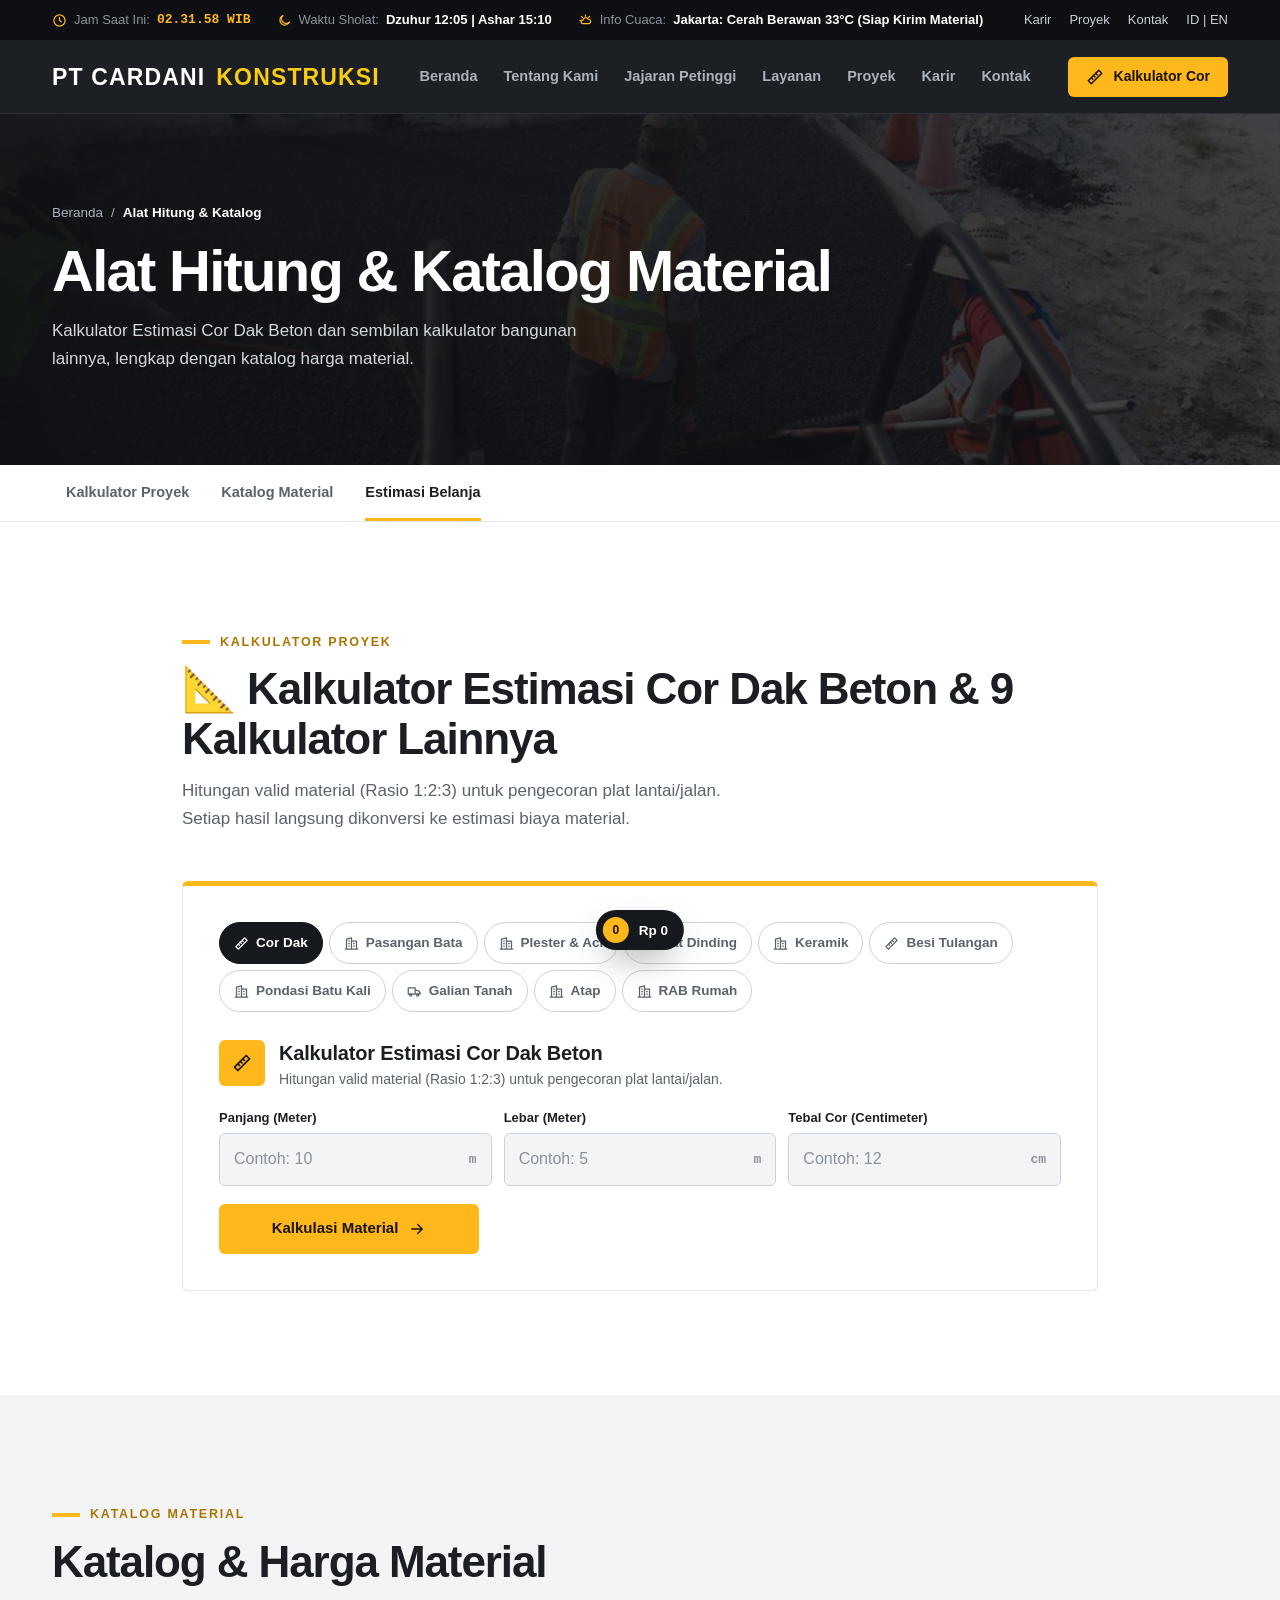
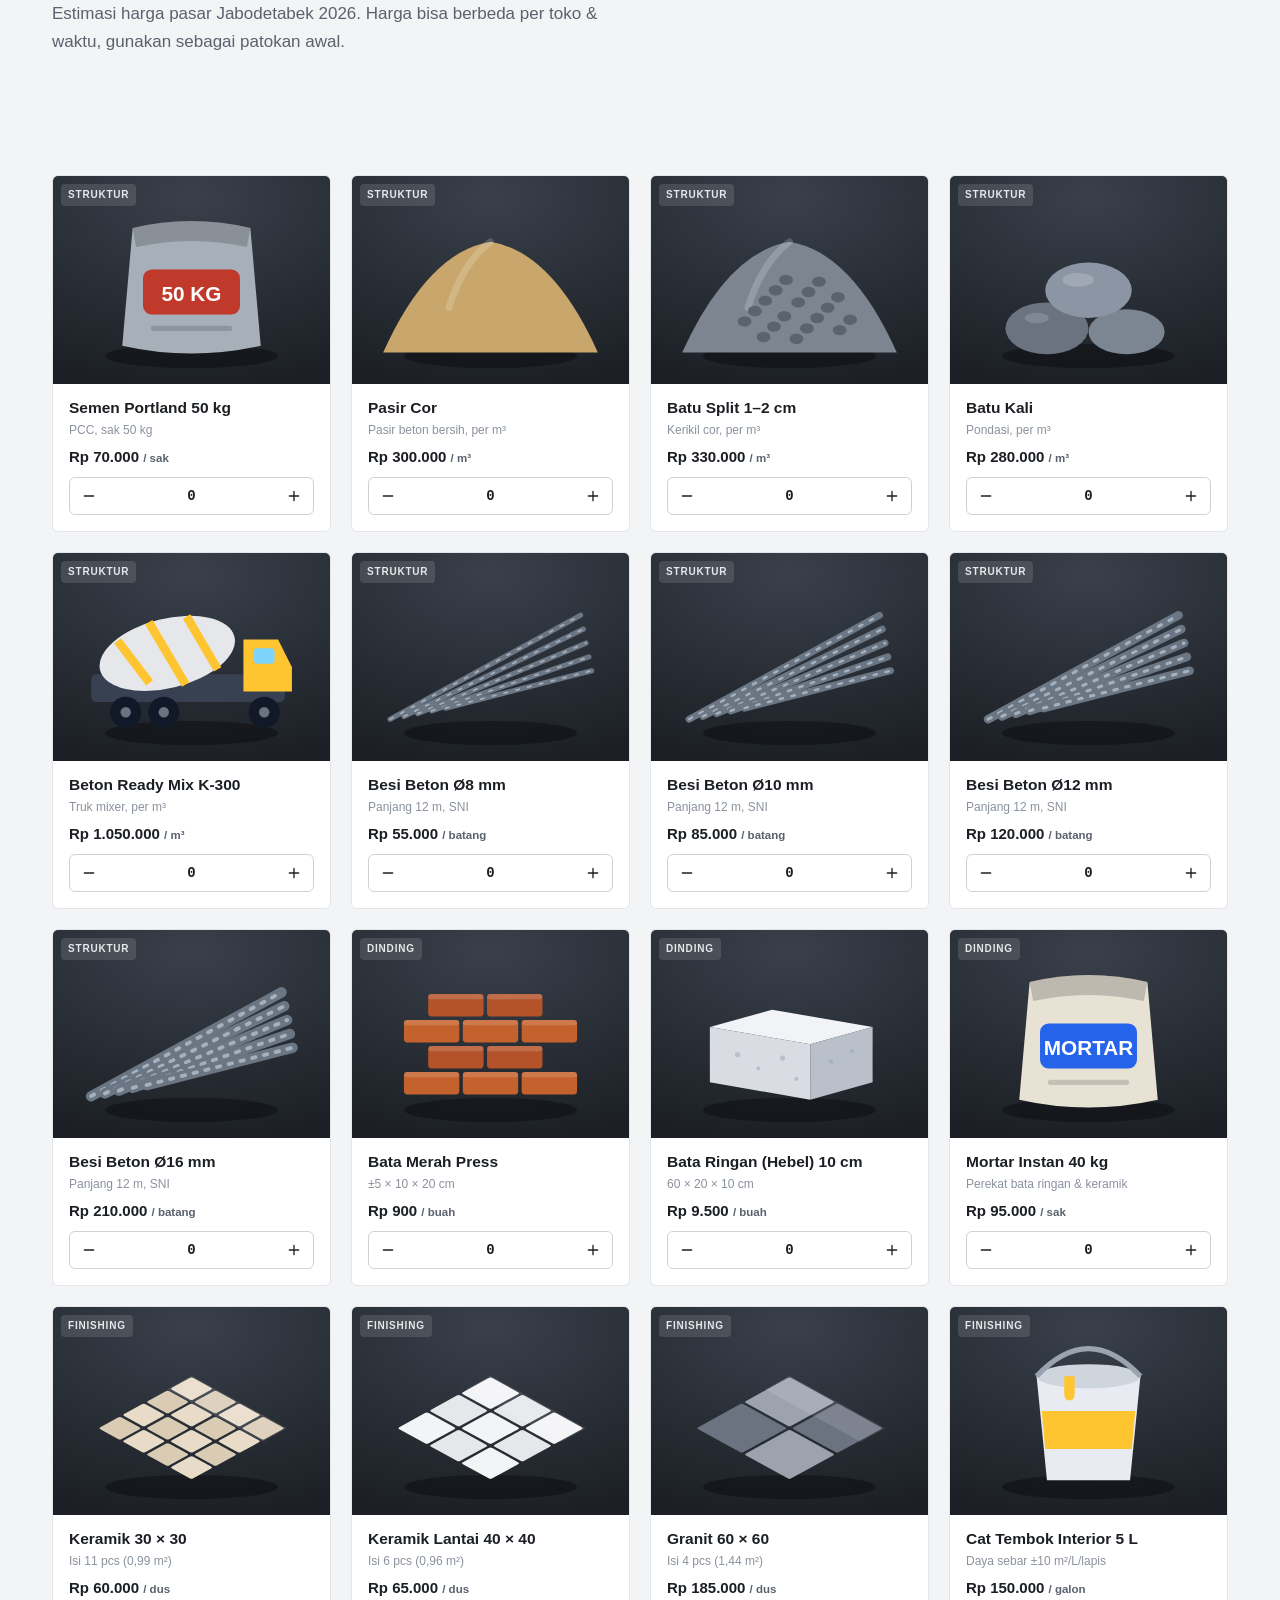
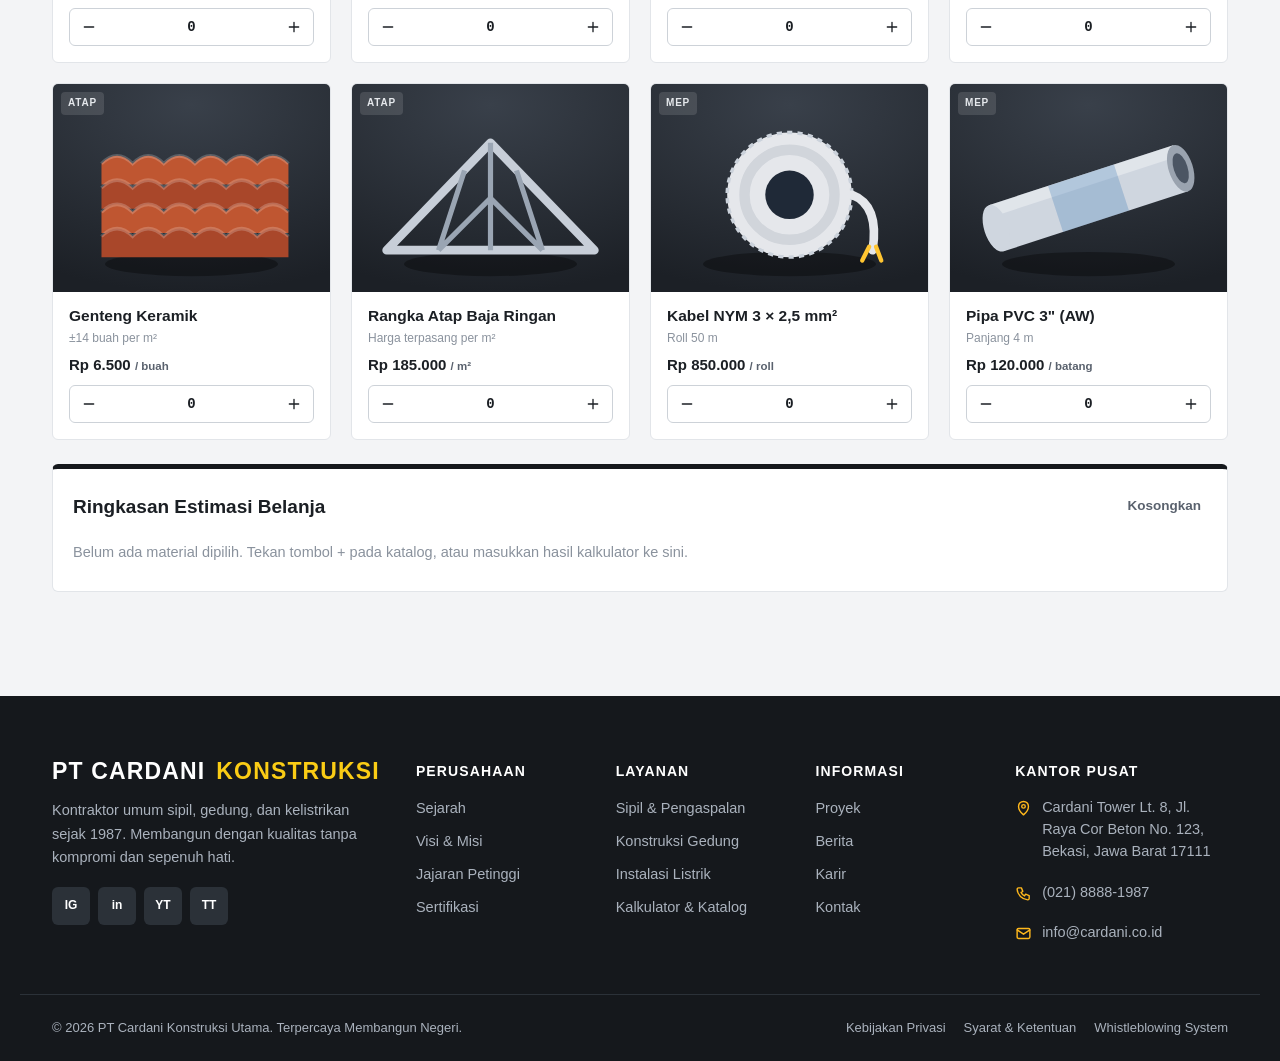
==== commit 6a360877: "Tambah preview share (Open Graph & Twitter Card) + gambar og-image Co-Authored-By: Claude Opus 5.5 <" ====
--- a/alat.html
+++ b/alat.html
@@ -5,6 +5,21 @@
     <meta name="viewport" content="width=device-width, initial-scale=1.0, viewport-fit=cover">
     <title>Alat Hitung &amp; Katalog — PT Cardani Konstruksi Utama</title>
     <meta name="description" content="10 kalkulator bangunan (cor dak beton, bata, plester, cat, keramik, besi, pondasi, galian, atap, RAB) dan katalog harga material.">
+    <link rel="canonical" href="https://horosphoibos.github.io/cardani/alat.html">
+    <meta property="og:type" content="website">
+    <meta property="og:site_name" content="PT Cardani Konstruksi Utama">
+    <meta property="og:locale" content="id_ID">
+    <meta property="og:title" content="Alat Hitung &amp; Katalog — PT Cardani Konstruksi Utama">
+    <meta property="og:description" content="10 kalkulator bangunan (cor dak beton, bata, plester, cat, keramik, besi, pondasi, galian, atap, RAB) dan katalog harga material.">
+    <meta property="og:url" content="https://horosphoibos.github.io/cardani/alat.html">
+    <meta property="og:image" content="https://horosphoibos.github.io/cardani/og-image.jpg">
+    <meta property="og:image:width" content="1200">
+    <meta property="og:image:height" content="630">
+    <meta property="og:image:alt" content="PT Cardani Konstruksi — Membangun Negeri dengan Kualitas Tanpa Kompromi">
+    <meta name="twitter:card" content="summary_large_image">
+    <meta name="twitter:title" content="Alat Hitung &amp; Katalog — PT Cardani Konstruksi Utama">
+    <meta name="twitter:description" content="10 kalkulator bangunan (cor dak beton, bata, plester, cat, keramik, besi, pondasi, galian, atap, RAB) dan katalog harga material.">
+    <meta name="twitter:image" content="https://horosphoibos.github.io/cardani/og-image.jpg">
     <meta name="theme-color" content="#15181c">
     <link rel="icon" type="image/png" href="favicon.png">
     
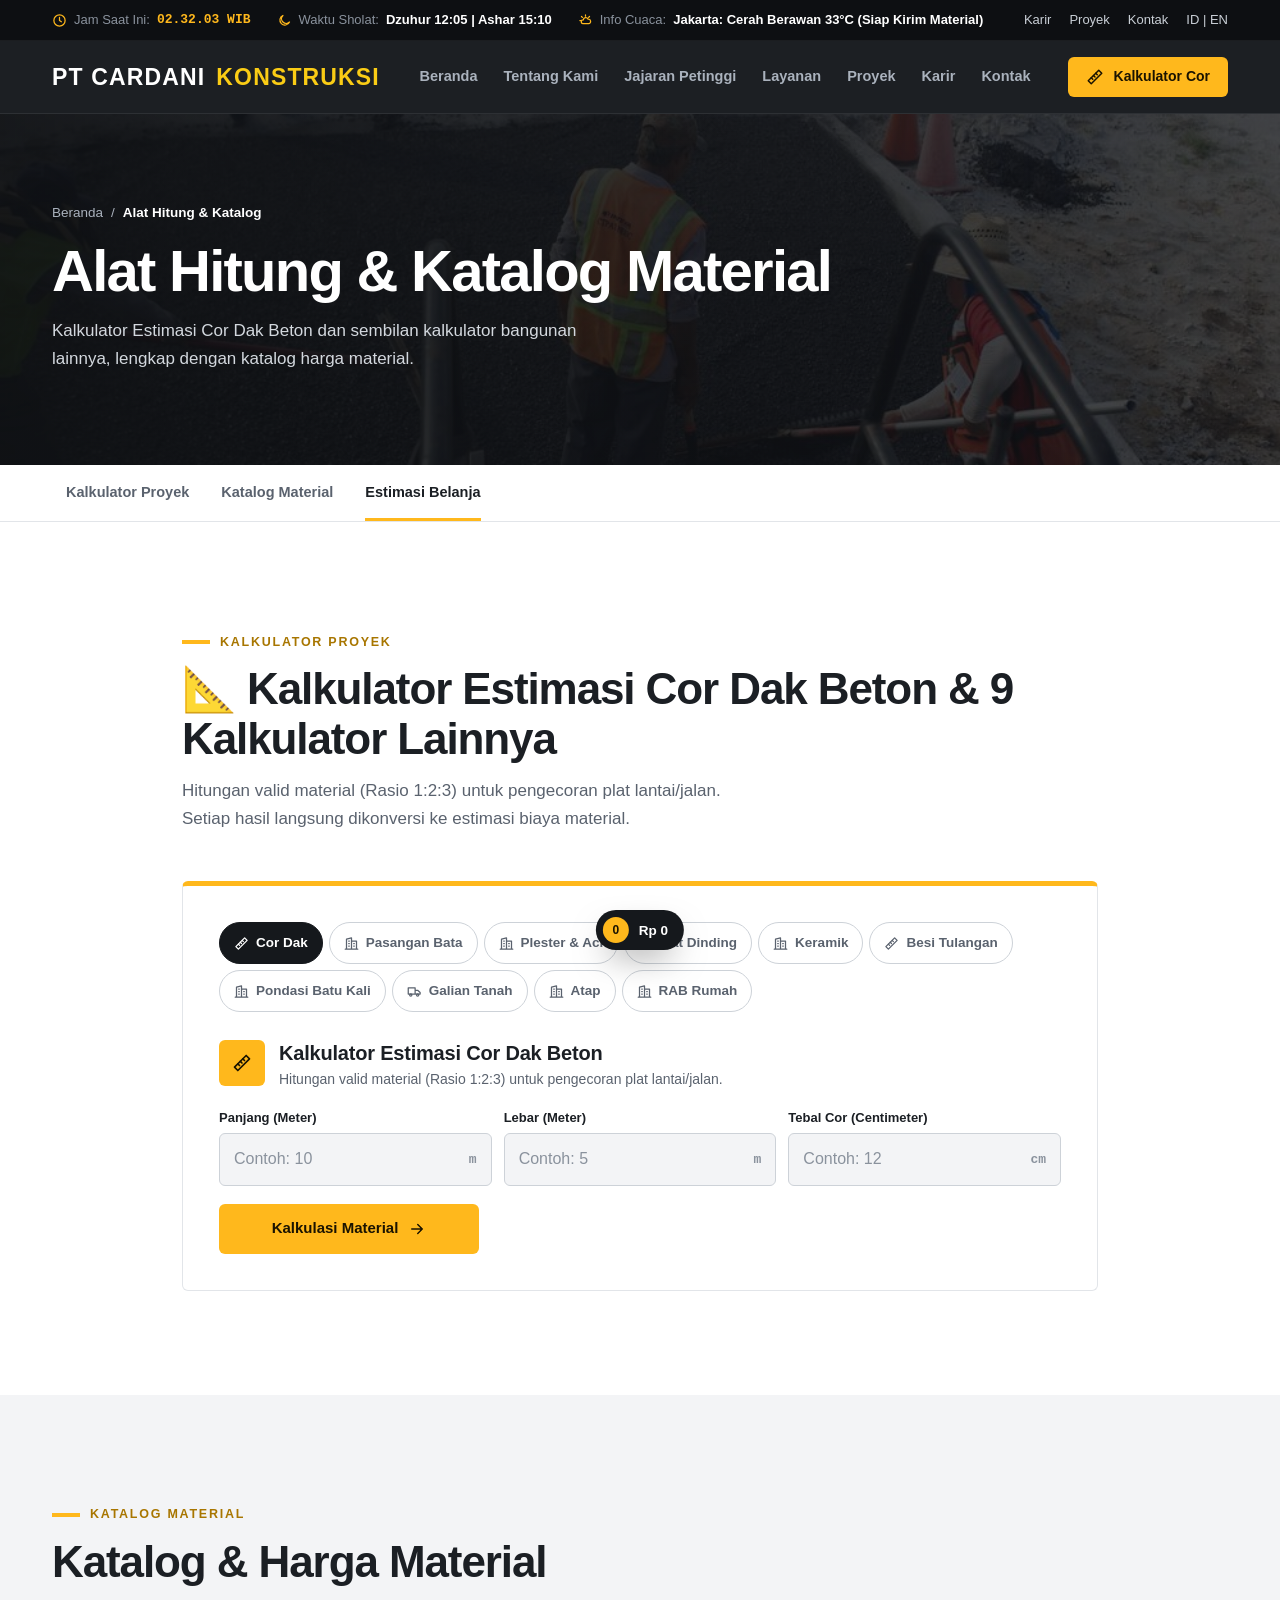
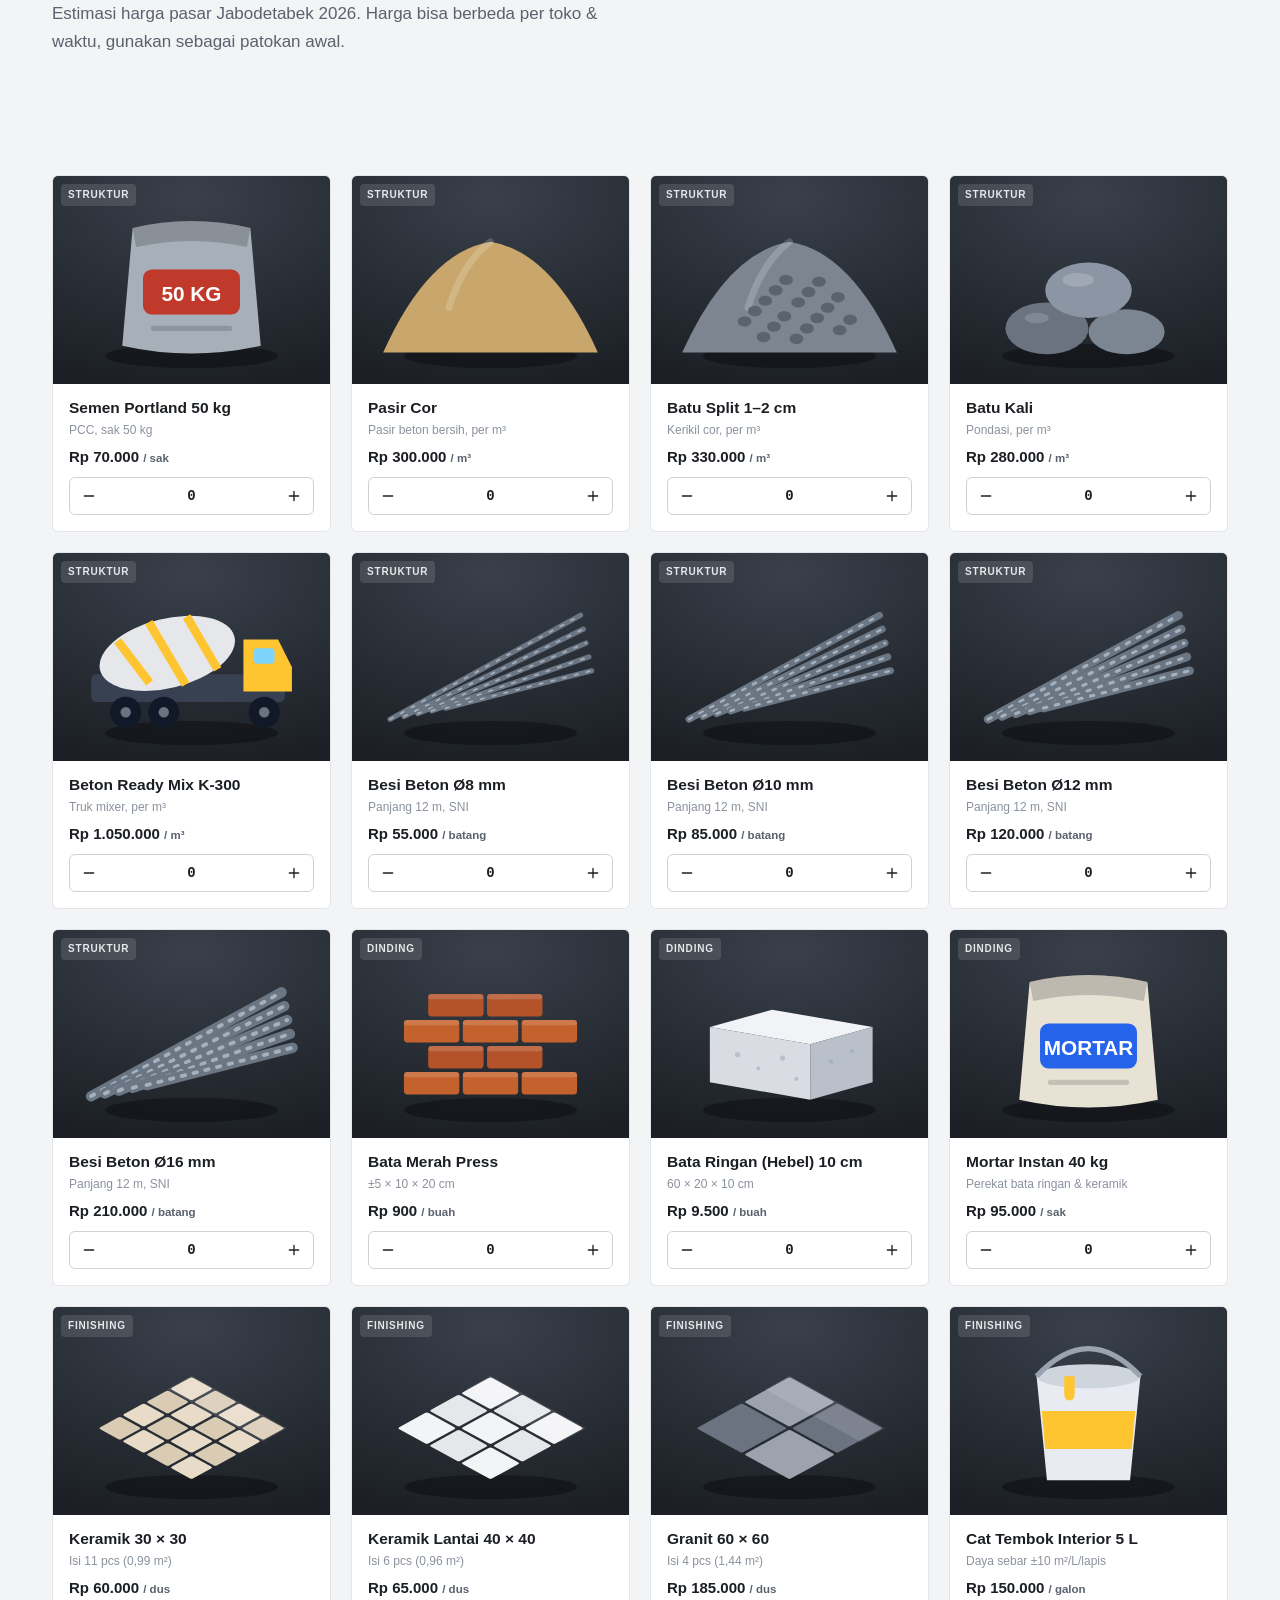
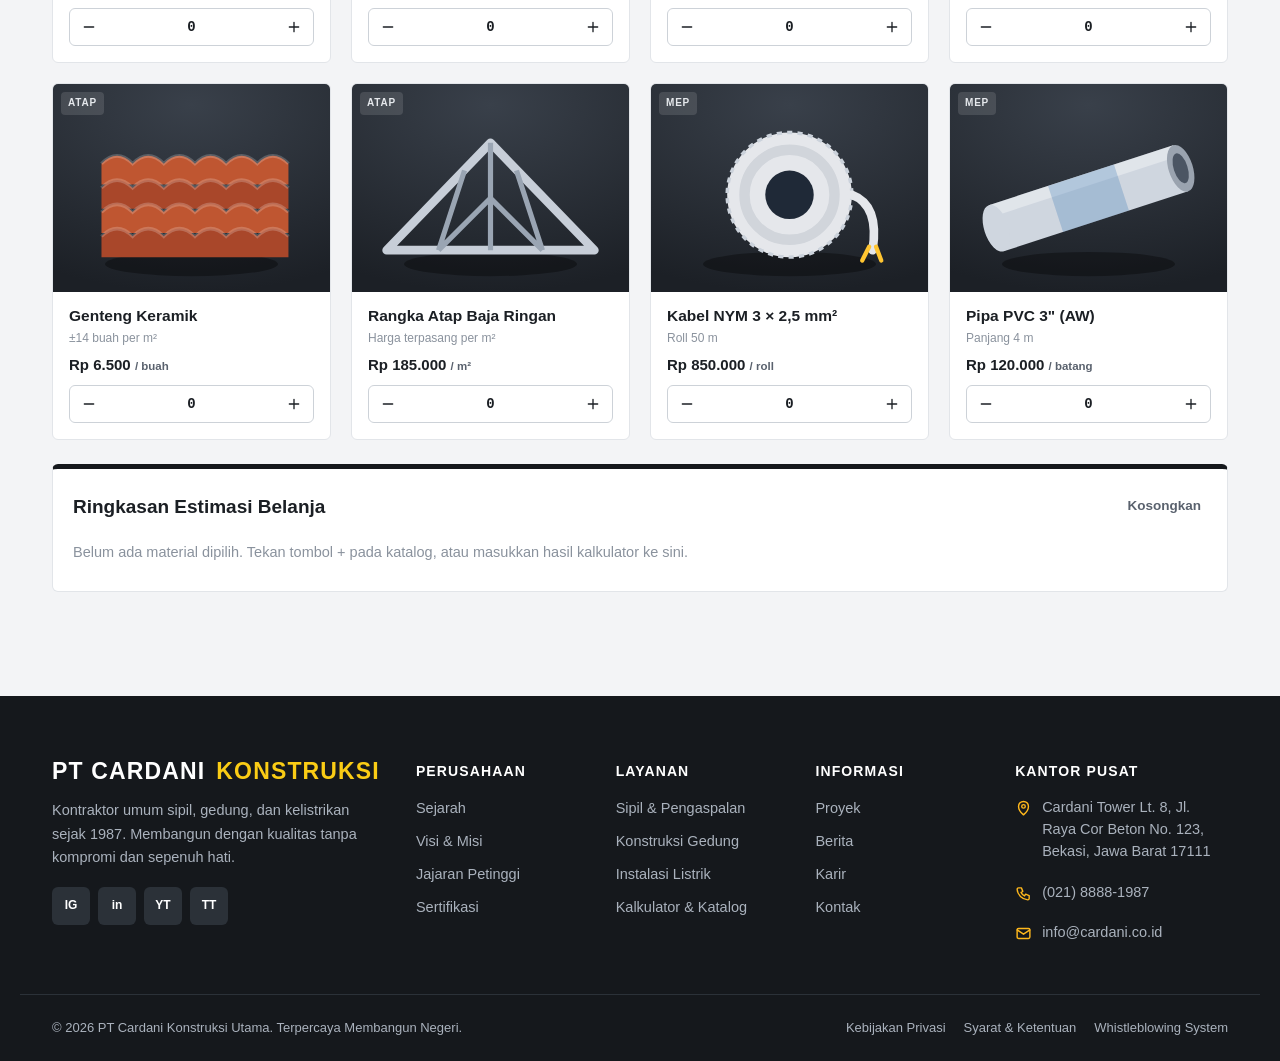
==== commit d11f19cb: "Tampilkan Jajaran Petinggi di Beranda, menu diarahkan ke sana Co-Authored-By: Claude Opus 5.5 <norep" ====
--- a/alat.html
+++ b/alat.html
@@ -46,7 +46,7 @@
     <header class="header" id="header">
         <div class="container header__inner">
             <a href="index.html" class="logo" aria-label="PT Cardani Konstruksi Utama, ke beranda">PT CARDANI <span>KONSTRUKSI</span></a>
-            <nav class="nav" aria-label="Navigasi utama"><a href="index.html">Beranda</a><a href="tentang.html">Tentang Kami</a><a href="tentang.html#manajemen">Jajaran Petinggi</a><a href="index.html#layanan">Layanan</a><a href="proyek.html">Proyek</a><a href="karir.html">Karir</a><a href="kontak.html">Kontak</a></nav>
+            <nav class="nav" aria-label="Navigasi utama"><a href="index.html">Beranda</a><a href="tentang.html">Tentang Kami</a><a href="index.html#petinggi">Jajaran Petinggi</a><a href="index.html#layanan">Layanan</a><a href="proyek.html">Proyek</a><a href="karir.html">Karir</a><a href="kontak.html">Kontak</a></nav>
             <a href="alat.html#kalkulator" class="btn btn--primary btn--sm header__cta anim-pulse-custom"><svg class="ico" aria-hidden="true"><use href="#i-ruler"/></svg>Kalkulator Cor</a>
             <button class="burger" id="burger" aria-label="Buka menu" aria-expanded="false" aria-controls="drawer"><span></span><span></span><span></span></button>
         </div>
@@ -56,7 +56,7 @@
         <div class="drawer__backdrop" data-close></div>
         <div class="drawer__panel" role="dialog" aria-label="Menu navigasi">
             <div class="drawer__head"><a href="index.html" class="logo" aria-label="PT Cardani Konstruksi Utama, ke beranda">PT CARDANI <span>KONSTRUKSI</span></a><button class="drawer__close" data-close aria-label="Tutup menu"><svg class="ico" aria-hidden="true"><use href="#i-close"/></svg></button></div>
-            <nav class="drawer__nav"><a href="index.html">Beranda<svg class="ico" aria-hidden="true"><use href="#i-chev"/></svg></a><a href="tentang.html">Tentang Kami<svg class="ico" aria-hidden="true"><use href="#i-chev"/></svg></a><a href="tentang.html#manajemen">Jajaran Petinggi<svg class="ico" aria-hidden="true"><use href="#i-chev"/></svg></a><a href="index.html#layanan">Layanan<svg class="ico" aria-hidden="true"><use href="#i-chev"/></svg></a><a href="proyek.html">Proyek<svg class="ico" aria-hidden="true"><use href="#i-chev"/></svg></a><a href="karir.html">Karir<svg class="ico" aria-hidden="true"><use href="#i-chev"/></svg></a><a href="kontak.html">Kontak<svg class="ico" aria-hidden="true"><use href="#i-chev"/></svg></a><a href="alat.html#katalog">Katalog Material<svg class="ico" aria-hidden="true"><use href="#i-chev"/></svg></a></nav>
+            <nav class="drawer__nav"><a href="index.html">Beranda<svg class="ico" aria-hidden="true"><use href="#i-chev"/></svg></a><a href="tentang.html">Tentang Kami<svg class="ico" aria-hidden="true"><use href="#i-chev"/></svg></a><a href="index.html#petinggi">Jajaran Petinggi<svg class="ico" aria-hidden="true"><use href="#i-chev"/></svg></a><a href="index.html#layanan">Layanan<svg class="ico" aria-hidden="true"><use href="#i-chev"/></svg></a><a href="proyek.html">Proyek<svg class="ico" aria-hidden="true"><use href="#i-chev"/></svg></a><a href="karir.html">Karir<svg class="ico" aria-hidden="true"><use href="#i-chev"/></svg></a><a href="kontak.html">Kontak<svg class="ico" aria-hidden="true"><use href="#i-chev"/></svg></a><a href="alat.html#katalog">Katalog Material<svg class="ico" aria-hidden="true"><use href="#i-chev"/></svg></a></nav>
             <div class="drawer__foot">
                 <a href="alat.html#kalkulator" class="btn btn--primary"><svg class="ico" aria-hidden="true"><use href="#i-ruler"/></svg>Kalkulator Cor</a>
                 <span><svg class="ico" aria-hidden="true"><use href="#i-phone"/></svg> (021) 8888-1987 · info@cardani.co.id</span>
@@ -108,7 +108,7 @@
             </div>
             <div class="footer__col">
                 <h4>Perusahaan</h4>
-                <ul><li><a href="tentang.html#sejarah">Sejarah</a></li><li><a href="tentang.html#visi-misi">Visi &amp; Misi</a></li><li><a href="tentang.html#manajemen">Jajaran Petinggi</a></li><li><a href="tentang.html#sertifikasi">Sertifikasi</a></li></ul>
+                <ul><li><a href="tentang.html#sejarah">Sejarah</a></li><li><a href="tentang.html#visi-misi">Visi &amp; Misi</a></li><li><a href="index.html#petinggi">Jajaran Petinggi</a></li><li><a href="tentang.html#sertifikasi">Sertifikasi</a></li></ul>
             </div>
             <div class="footer__col">
                 <h4>Layanan</h4>
